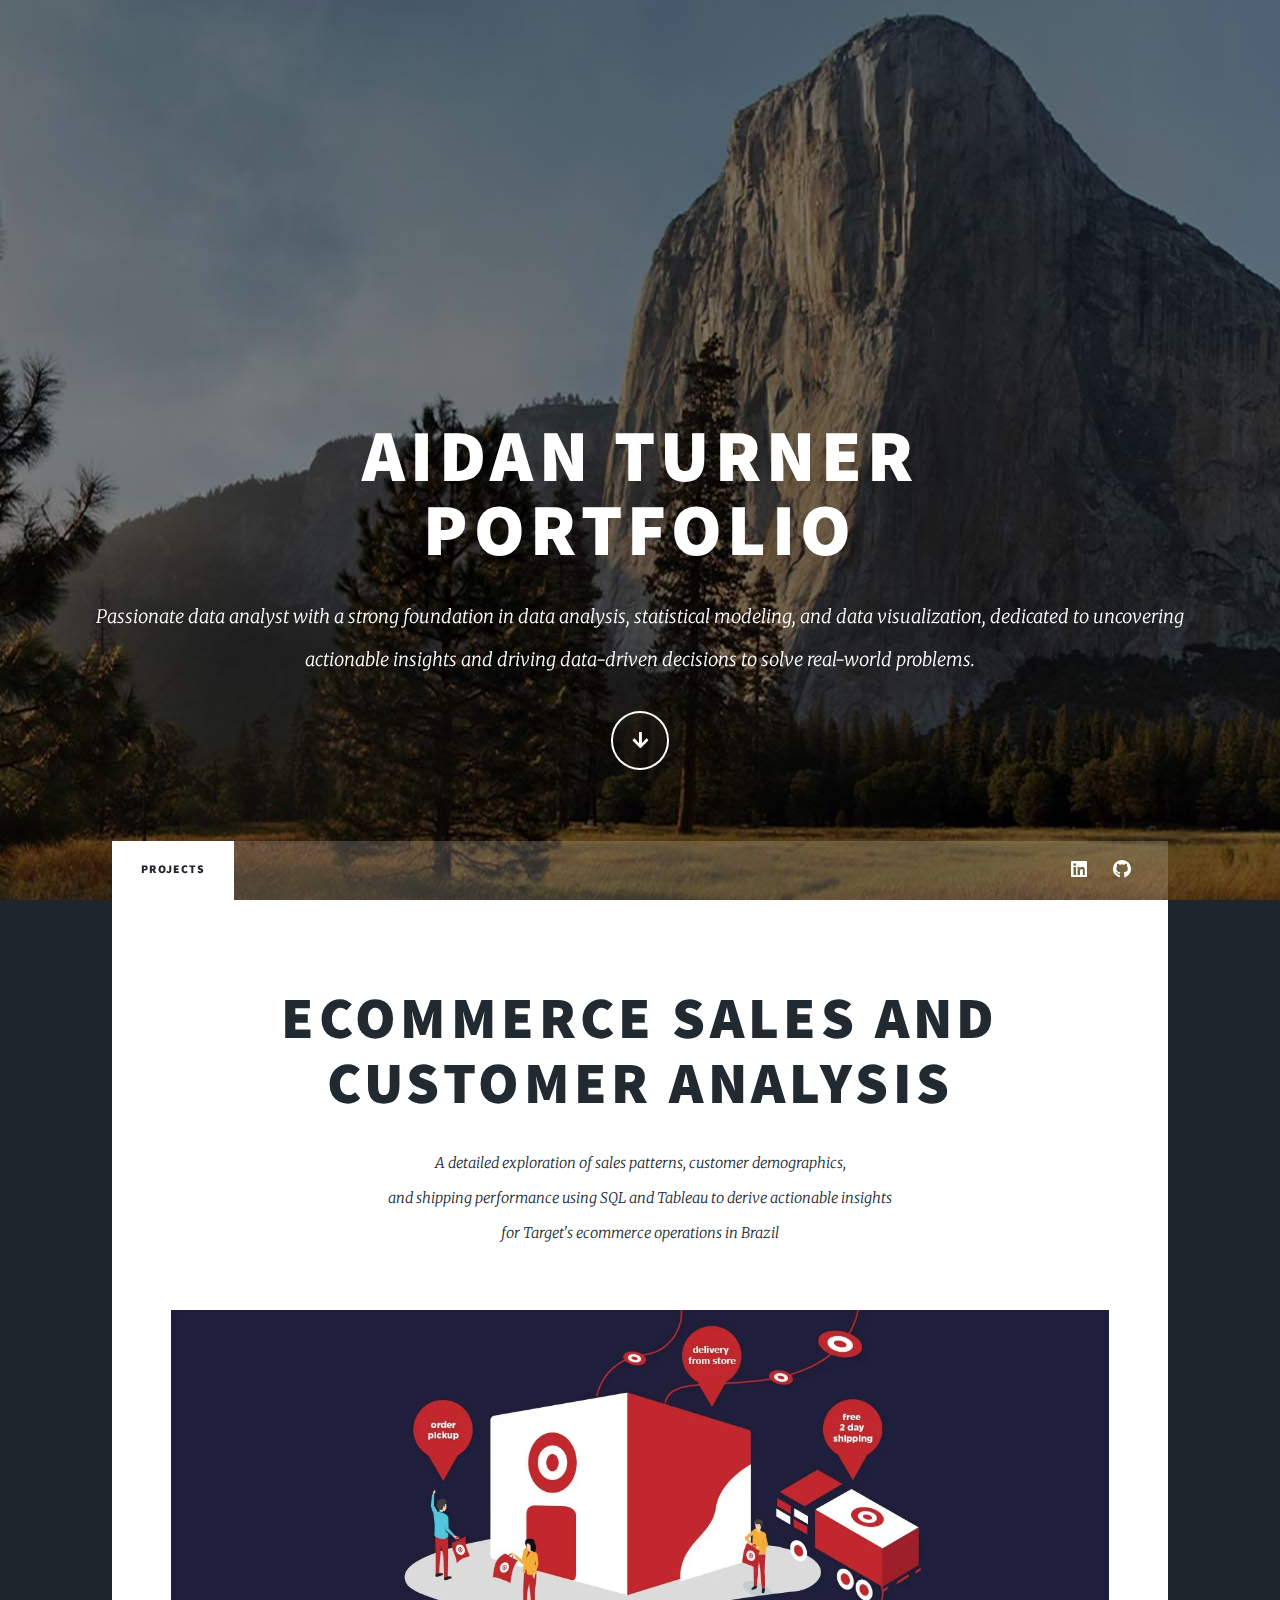
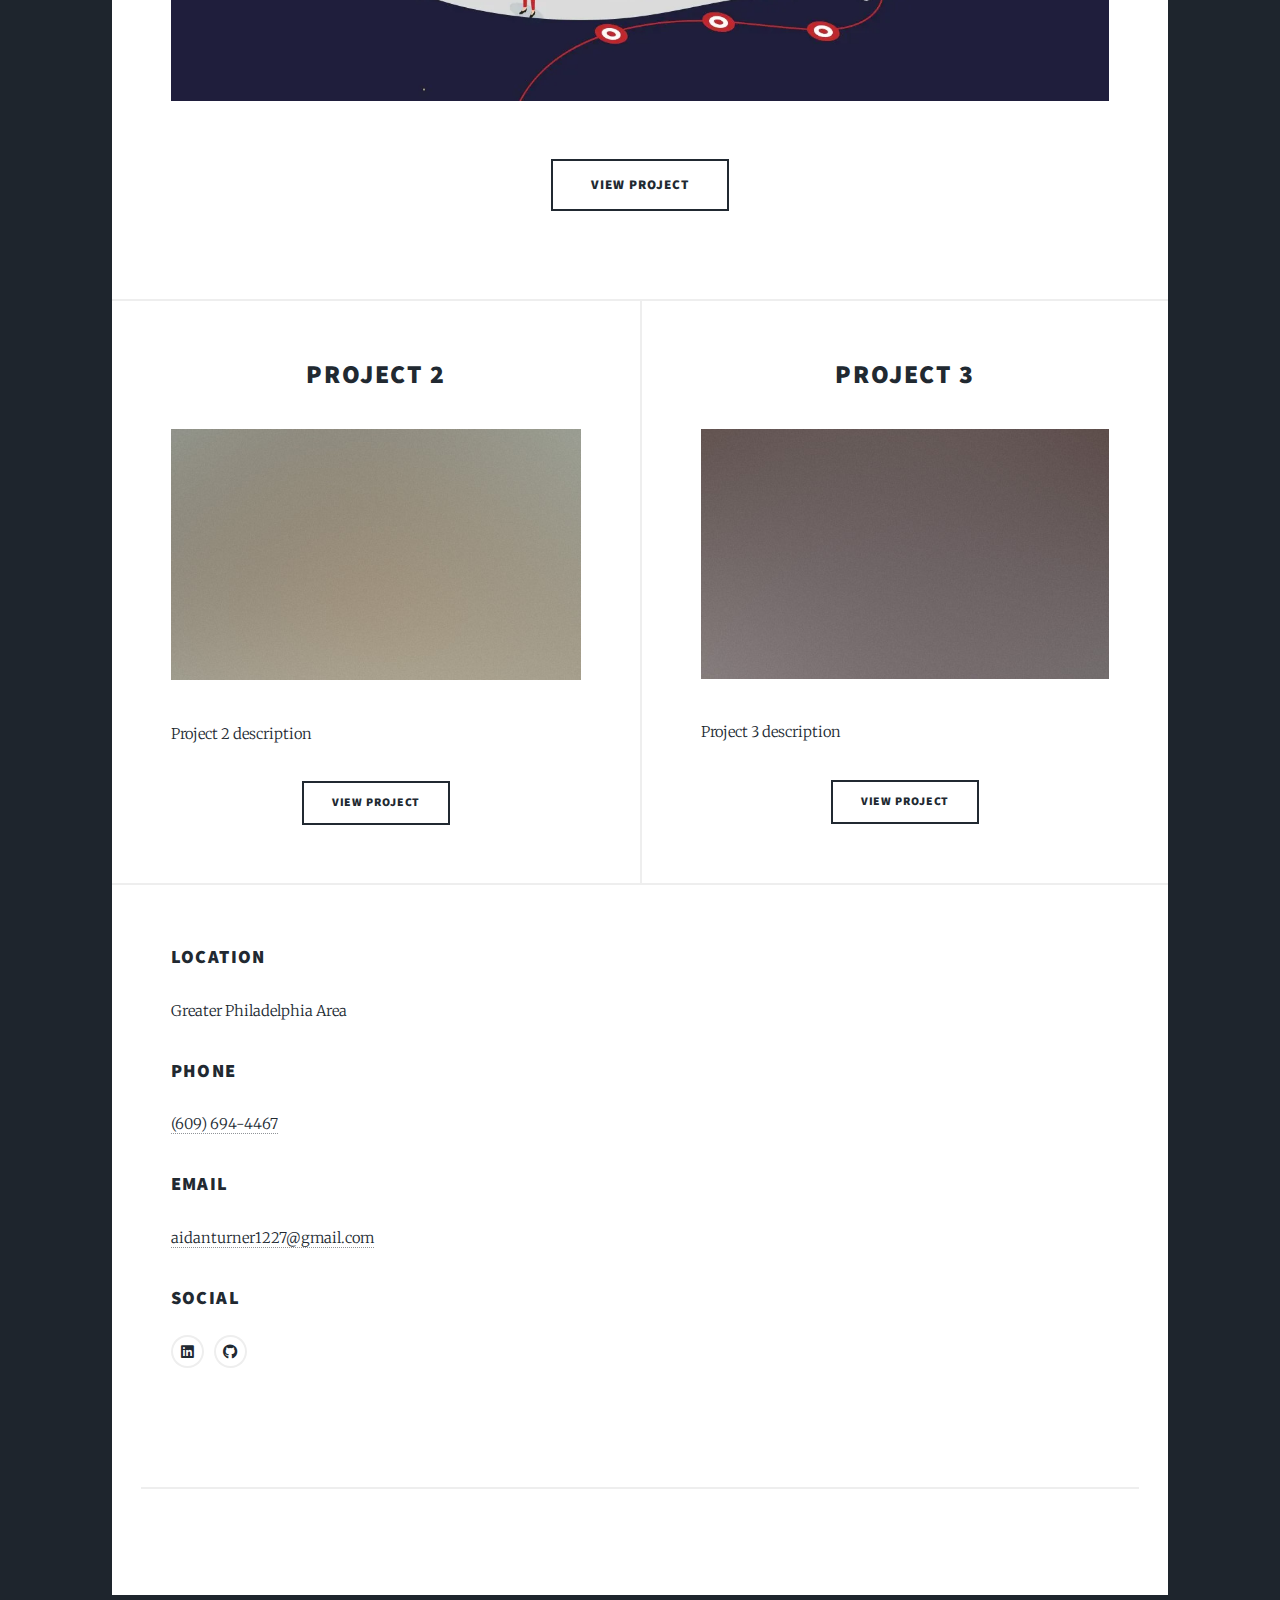
==== index.html @ 248bd2a7 "Add new files" ====
<!DOCTYPE HTML>
<!--
	Massively by HTML5 UP
	html5up.net | @ajlkn
	Free for personal and commercial use under the CCA 3.0 license (html5up.net/license)
-->
<html>
	<head>
		<title>Aidan Turner Portfolio</title>
		<meta charset="utf-8" />
		<meta name="viewport" content="width=device-width, initial-scale=1, user-scalable=no" />
		<link rel="stylesheet" href="assets/css/main.css" />
		<noscript><link rel="stylesheet" href="assets/css/noscript.css" /></noscript>
	</head>
	<body class="is-preload">

		<!-- Wrapper -->
			<div id="wrapper" class="fade-in">

				<!-- Intro -->
					<div id="intro">
						<h1>Aidan Turner<br />
						Portfolio</h1>
						<p>Passionate data analyst with a strong foundation in data analysis, statistical modeling, and data visualization, dedicated to uncovering actionable insights and driving data-driven decisions to solve real-world problems.
						<ul class="actions">
							<li><a href="#header" class="button icon solid solo fa-arrow-down scrolly">Continue</a></li>
						</ul>
					</div>

				<!-- Header -->
					<header id="header">
						<a href="index.html" class="logo">Aidan Turner</a>
					</header>

				<!-- Nav -->
					<nav id="nav">
						<ul class="links">
							<li class="active"><a href="index.html">Projects</a></li>
						</ul>
						<ul class="icons">
							<li><a href="https://www.linkedin.com/in/aidan-turner-947488216/" class="icon brands alt fa-linkedin"><span class="label">LinkedIn</span></a></li>
							<li><a href="https://github.com/aidan-1227" class="icon brands alt fa-github"><span class="label">GitHub</span></a></li>
						</ul>
					</nav>

				<!-- Main -->
					<div id="main">

						<!-- Featured Post -->
							<article class="post featured">
								<header class="major">
									<h2><a href="#">Ecommerce Sales and Customer Analysis<br />
									</a></h2>
									<p>A detailed exploration of sales patterns, customer demographics, <br />
										and shipping performance using SQL and Tableau to derive actionable insights <br />
										for Target's ecommerce operations in Brazil</p>
								</header>
								<a href="#" class="image main"><img src="images/target-delivery.jpg" alt="" /></a>
								<ul class="actions special">
									<li><a href="#" class="button large">View Project</a></li>
								</ul>
							</article>

						<!-- Posts -->
							<section class="posts">
								<article>
									<header>
										<h2><a href="#">Project 2</a></h2>
									</header>
									<a href="#" class="image fit"><img src="images/pic02.jpg" alt="" /></a>
									<p>Project 2 description</p>
									<ul class="actions special">
										<li><a href="#" class="button">View Project</a></li>
									</ul>
								</article>
								<article>
									<header>
										<h2><a href="#">Project 3</h2>
									</header>
									<a href="#" class="image fit"><img src="images/pic03.jpg" alt="" /></a>
									<p>Project 3 description</p>
									<ul class="actions special">
										<li><a href="#" class="button">View Project</a></li>
									</ul>
								</article>
							</section>

				<!-- Footer -->
						<section class="split contact">
							<section class="alt">
								<h3>Location</h3>
								<p>Greater Philadelphia Area</p>
							</section>
							<section>
								<h3>Phone</h3>
								<p><a href="#">(609) 694-4467</a></p>
							</section>
							<section>
								<h3>Email</h3>
								<p><a href="#">aidanturner1227@gmail.com</a></p>
							</section>
							<section>
								<h3>Social</h3>
								<ul class="icons alt">
									<li><a href="https://www.linkedin.com/in/aidan-turner-947488216/" class="icon brands alt fa-linkedin"><span class="label">LinkedIn</span></a></li>
									<li><a href="https://github.com/aidan-1227" class="icon brands alt fa-github"><span class="label">GitHub</span></a></li>
								</ul>
							</section>
						</section>
					</footer>

				<!-- Copyright -->
					<div id="copyright">
						<ul><li>&copy; Untitled</li><li>Design: <a href="https://html5up.net">HTML5 UP</a></li></ul>
					</div>

			</div>

		<!-- Scripts -->
			<script src="assets/js/jquery.min.js"></script>
			<script src="assets/js/jquery.scrollex.min.js"></script>
			<script src="assets/js/jquery.scrolly.min.js"></script>
			<script src="assets/js/browser.min.js"></script>
			<script src="assets/js/breakpoints.min.js"></script>
			<script src="assets/js/util.js"></script>
			<script src="assets/js/main.js"></script>

	</body>
</html>
---- assets/css/main.css ----
@import url(fontawesome-all.min.css);
@import url("https://fonts.googleapis.com/css?family=Merriweather:300,700,300italic,700italic|Source+Sans+Pro:900");

/*
	Massively by HTML5 UP
	html5up.net | @ajlkn
	Free for personal and commercial use under the CCA 3.0 license (html5up.net/license)
*/

html, body, div, span, applet, object,
iframe, h1, h2, h3, h4, h5, h6, p, blockquote,
pre, a, abbr, acronym, address, big, cite,
code, del, dfn, em, img, ins, kbd, q, s, samp,
small, strike, strong, sub, sup, tt, var, b,
u, i, center, dl, dt, dd, ol, ul, li, fieldset,
form, label, legend, table, caption, tbody,
tfoot, thead, tr, th, td, article, aside,
canvas, details, embed, figure, figcaption,
footer, header, hgroup, menu, nav, output, ruby,
section, summary, time, mark, audio, video {
	margin: 0;
	padding: 0;
	border: 0;
	font-size: 100%;
	font: inherit;
	vertical-align: baseline;}

article, aside, details, figcaption, figure,
footer, header, hgroup, menu, nav, section {
	display: block;}

body {
	line-height: 1;
}

ol, ul {
	list-style: none;
}

blockquote, q {
	quotes: none;
}

	blockquote:before, blockquote:after, q:before, q:after {
		content: '';
		content: none;
	}

table {
	border-collapse: collapse;
	border-spacing: 0;
}

body {
	-webkit-text-size-adjust: none;
}

mark {
	background-color: transparent;
	color: inherit;
}

input::-moz-focus-inner {
	border: 0;
	padding: 0;
}

input, select, textarea {
	-moz-appearance: none;
	-webkit-appearance: none;
	-ms-appearance: none;
	appearance: none;
}

/* Basic */

	@-ms-viewport {
		width: device-width;
	}

	body {
		-ms-overflow-style: scrollbar;
	}

	@media screen and (max-width: 480px) {

		html, body {
			min-width: 320px;
		}

	}

	html {
		box-sizing: border-box;
	}

	*, *:before, *:after {
		box-sizing: inherit;
	}

	body {
		background-color: #1e252d;
	}

		body.is-preload *, body.is-preload *:before, body.is-preload *:after {
			-moz-animation: none !important;
			-webkit-animation: none !important;
			-ms-animation: none !important;
			animation: none !important;
			-moz-transition: none !important;
			-webkit-transition: none !important;
			-ms-transition: none !important;
			transition: none !important;
		}

/* Type */

	html {
		font-size: 16pt;
	}

		@media screen and (max-width: 1680px) {

			html {
				font-size: 12pt;
			}

		}

		@media screen and (max-width: 1280px) {

			html {
				font-size: 11pt;
			}

		}

		@media screen and (max-width: 360px) {

			html {
				font-size: 10pt;
			}

		}

	body {
		color: #212931;
	}

	body, input, select, textarea {
		font-family: "Merriweather", Georgia, serif;
		font-weight: 300;
		font-size: 1rem;
		line-height: 2.375;
	}

	a {
		-moz-transition: color 0.2s ease-in-out, background-color 0.2s ease-in-out, border-color 0.2s ease-in-out, box-shadow 0.2s ease-in-out;
		-webkit-transition: color 0.2s ease-in-out, background-color 0.2s ease-in-out, border-color 0.2s ease-in-out, box-shadow 0.2s ease-in-out;
		-ms-transition: color 0.2s ease-in-out, background-color 0.2s ease-in-out, border-color 0.2s ease-in-out, box-shadow 0.2s ease-in-out;
		transition: color 0.2s ease-in-out, background-color 0.2s ease-in-out, border-color 0.2s ease-in-out, box-shadow 0.2s ease-in-out;
		border-bottom: dotted 1px;
		text-decoration: none;
	}

		a:hover {
			border-bottom-color: transparent;
		}

	strong, b {
		font-weight: 600;
	}

	em, i {
		font-style: italic;
	}

	p {
		text-align: justify;
		margin: 0 0 2rem 0;
	}

	h1, h2, h3, h4, h5, h6 {
		font-family: "Source Sans Pro", Helvetica, sans-serif;
		font-weight: 900;
		line-height: 1.5;
		letter-spacing: 0.075em;
		text-transform: uppercase;
		margin: 0 0 1rem 0;
	}

		h1 a, h2 a, h3 a, h4 a, h5 a, h6 a {
			border-bottom: 0;
			color: inherit;
			text-decoration: none;
		}

	h1 {
		font-size: 4rem;
		line-height: 1.1;
		margin: 0 0 2rem 0;
	}

	h2 {
		font-size: 1.75rem;
		line-height: 1.3;
		margin: 0 0 1.5rem 0;
	}

	h3 {
		font-size: 1.25rem;
		margin: 0 0 1.5rem 0;
	}

	h4 {
		font-size: 1rem;
	}

	h5 {
		font-size: 0.9rem;
	}

	h6 {
		font-size: 0.8rem;
	}

	sub {
		font-size: 0.8rem;
		position: relative;
		top: 0.5rem;
	}

	sup {
		font-size: 0.8rem;
		position: relative;
		top: -0.5rem;
	}

	blockquote {
		border-left: solid 4px;
		font-style: italic;
		margin: 0 0 2rem 0;
		padding: 0.5rem 0 0.5rem 2rem;
	}

	code {
		border: solid 2px;
		font-family: "Courier New", monospace;
		font-size: 0.9rem;
		margin: 0 0.25rem;
		padding: 0.25rem 0.65rem;
	}

	pre {
		-webkit-overflow-scrolling: touch;
		font-family: "Courier New", monospace;
		font-size: 0.9rem;
		margin: 0 0 2rem 0;
	}

		pre code {
			display: block;
			line-height: 1.75;
			padding: 1rem 1.5rem;
			overflow-x: auto;
		}

	hr {
		border: 0;
		border-bottom: solid 2px;
		margin: 3rem 0;
	}

		hr.major {
			margin: 5rem 0;
		}

	.align-left {
		text-align: left;
	}

	.align-center {
		text-align: center;
	}

	.align-right {
		text-align: right;
	}

	input, select, textarea {
		color: #212931;
	}

	a {
		color: #212931;
		border-bottom-color: rgba(33, 41, 49, 0.5);
	}

		a:hover {
			border-bottom-color: transparent;
			color: #18bfef !important;
		}

	strong, b {
		color: #212931;
	}

	h1, h2, h3, h4, h5, h6 {
		color: #212931;
	}

	blockquote {
		border-left-color: #eeeeee;
	}

	code {
		background: rgba(220, 220, 220, 0.25);
		border-color: #eeeeee;
	}

	hr {
		border-bottom-color: #eeeeee;
	}

/* Row */

	.row {
		display: flex;
		flex-wrap: wrap;
		box-sizing: border-box;
		align-items: stretch;
	}

		.row > * {
			box-sizing: border-box;
		}

		.row.gtr-uniform > * > :last-child {
			margin-bottom: 0;
		}

		.row.aln-left {
			justify-content: flex-start;
		}

		.row.aln-center {
			justify-content: center;
		}

		.row.aln-right {
			justify-content: flex-end;
		}

		.row.aln-top {
			align-items: flex-start;
		}

		.row.aln-middle {
			align-items: center;
		}

		.row.aln-bottom {
			align-items: flex-end;
		}

		.row > .imp {
			order: -1;
		}

		.row > .col-1 {
			width: 8.33333%;
		}

		.row > .off-1 {
			margin-left: 8.33333%;
		}

		.row > .col-2 {
			width: 16.66667%;
		}

		.row > .off-2 {
			margin-left: 16.66667%;
		}

		.row > .col-3 {
			width: 25%;
		}

		.row > .off-3 {
			margin-left: 25%;
		}

		.row > .col-4 {
			width: 33.33333%;
		}

		.row > .off-4 {
			margin-left: 33.33333%;
		}

		.row > .col-5 {
			width: 41.66667%;
		}

		.row > .off-5 {
			margin-left: 41.66667%;
		}

		.row > .col-6 {
			width: 50%;
		}

		.row > .off-6 {
			margin-left: 50%;
		}

		.row > .col-7 {
			width: 58.33333%;
		}

		.row > .off-7 {
			margin-left: 58.33333%;
		}

		.row > .col-8 {
			width: 66.66667%;
		}

		.row > .off-8 {
			margin-left: 66.66667%;
		}

		.row > .col-9 {
			width: 75%;
		}

		.row > .off-9 {
			margin-left: 75%;
		}

		.row > .col-10 {
			width: 83.33333%;
		}

		.row > .off-10 {
			margin-left: 83.33333%;
		}

		.row > .col-11 {
			width: 91.66667%;
		}

		.row > .off-11 {
			margin-left: 91.66667%;
		}

		.row > .col-12 {
			width: 100%;
		}

		.row > .off-12 {
			margin-left: 100%;
		}

		.row.gtr-0 {
			margin-top: 0;
			margin-left: 0rem;
		}

			.row.gtr-0 > * {
				padding: 0 0 0 0rem;
			}

			.row.gtr-0.gtr-uniform {
				margin-top: 0rem;
			}

				.row.gtr-0.gtr-uniform > * {
					padding-top: 0rem;
				}

		.row.gtr-25 {
			margin-top: 0;
			margin-left: -0.375rem;
		}

			.row.gtr-25 > * {
				padding: 0 0 0 0.375rem;
			}

			.row.gtr-25.gtr-uniform {
				margin-top: -0.375rem;
			}

				.row.gtr-25.gtr-uniform > * {
					padding-top: 0.375rem;
				}

		.row.gtr-50 {
			margin-top: 0;
			margin-left: -0.75rem;
		}

			.row.gtr-50 > * {
				padding: 0 0 0 0.75rem;
			}

			.row.gtr-50.gtr-uniform {
				margin-top: -0.75rem;
			}

				.row.gtr-50.gtr-uniform > * {
					padding-top: 0.75rem;
				}

		.row {
			margin-top: 0;
			margin-left: -1.5rem;
		}

			.row > * {
				padding: 0 0 0 1.5rem;
			}

			.row.gtr-uniform {
				margin-top: -1.5rem;
			}

				.row.gtr-uniform > * {
					padding-top: 1.5rem;
				}

		.row.gtr-150 {
			margin-top: 0;
			margin-left: -2.25rem;
		}

			.row.gtr-150 > * {
				padding: 0 0 0 2.25rem;
			}

			.row.gtr-150.gtr-uniform {
				margin-top: -2.25rem;
			}

				.row.gtr-150.gtr-uniform > * {
					padding-top: 2.25rem;
				}

		.row.gtr-200 {
			margin-top: 0;
			margin-left: -3rem;
		}

			.row.gtr-200 > * {
				padding: 0 0 0 3rem;
			}

			.row.gtr-200.gtr-uniform {
				margin-top: -3rem;
			}

				.row.gtr-200.gtr-uniform > * {
					padding-top: 3rem;
				}

		@media screen and (max-width: 1680px) {

			.row {
				display: flex;
				flex-wrap: wrap;
				box-sizing: border-box;
				align-items: stretch;
			}

				.row > * {
					box-sizing: border-box;
				}

				.row.gtr-uniform > * > :last-child {
					margin-bottom: 0;
				}

				.row.aln-left {
					justify-content: flex-start;
				}

				.row.aln-center {
					justify-content: center;
				}

				.row.aln-right {
					justify-content: flex-end;
				}

				.row.aln-top {
					align-items: flex-start;
				}

				.row.aln-middle {
					align-items: center;
				}

				.row.aln-bottom {
					align-items: flex-end;
				}

				.row > .imp-xlarge {
					order: -1;
				}

				.row > .col-1-xlarge {
					width: 8.33333%;
				}

				.row > .off-1-xlarge {
					margin-left: 8.33333%;
				}

				.row > .col-2-xlarge {
					width: 16.66667%;
				}

				.row > .off-2-xlarge {
					margin-left: 16.66667%;
				}

				.row > .col-3-xlarge {
					width: 25%;
				}

				.row > .off-3-xlarge {
					margin-left: 25%;
				}

				.row > .col-4-xlarge {
					width: 33.33333%;
				}

				.row > .off-4-xlarge {
					margin-left: 33.33333%;
				}

				.row > .col-5-xlarge {
					width: 41.66667%;
				}

				.row > .off-5-xlarge {
					margin-left: 41.66667%;
				}

				.row > .col-6-xlarge {
					width: 50%;
				}

				.row > .off-6-xlarge {
					margin-left: 50%;
				}

				.row > .col-7-xlarge {
					width: 58.33333%;
				}

				.row > .off-7-xlarge {
					margin-left: 58.33333%;
				}

				.row > .col-8-xlarge {
					width: 66.66667%;
				}

				.row > .off-8-xlarge {
					margin-left: 66.66667%;
				}

				.row > .col-9-xlarge {
					width: 75%;
				}

				.row > .off-9-xlarge {
					margin-left: 75%;
				}

				.row > .col-10-xlarge {
					width: 83.33333%;
				}

				.row > .off-10-xlarge {
					margin-left: 83.33333%;
				}

				.row > .col-11-xlarge {
					width: 91.66667%;
				}

				.row > .off-11-xlarge {
					margin-left: 91.66667%;
				}

				.row > .col-12-xlarge {
					width: 100%;
				}

				.row > .off-12-xlarge {
					margin-left: 100%;
				}

				.row.gtr-0 {
					margin-top: 0;
					margin-left: 0rem;
				}

					.row.gtr-0 > * {
						padding: 0 0 0 0rem;
					}

					.row.gtr-0.gtr-uniform {
						margin-top: 0rem;
					}

						.row.gtr-0.gtr-uniform > * {
							padding-top: 0rem;
						}

				.row.gtr-25 {
					margin-top: 0;
					margin-left: -0.375rem;
				}

					.row.gtr-25 > * {
						padding: 0 0 0 0.375rem;
					}

					.row.gtr-25.gtr-uniform {
						margin-top: -0.375rem;
					}

						.row.gtr-25.gtr-uniform > * {
							padding-top: 0.375rem;
						}

				.row.gtr-50 {
					margin-top: 0;
					margin-left: -0.75rem;
				}

					.row.gtr-50 > * {
						padding: 0 0 0 0.75rem;
					}

					.row.gtr-50.gtr-uniform {
						margin-top: -0.75rem;
					}

						.row.gtr-50.gtr-uniform > * {
							padding-top: 0.75rem;
						}

				.row {
					margin-top: 0;
					margin-left: -1.5rem;
				}

					.row > * {
						padding: 0 0 0 1.5rem;
					}

					.row.gtr-uniform {
						margin-top: -1.5rem;
					}

						.row.gtr-uniform > * {
							padding-top: 1.5rem;
						}

				.row.gtr-150 {
					margin-top: 0;
					margin-left: -2.25rem;
				}

					.row.gtr-150 > * {
						padding: 0 0 0 2.25rem;
					}

					.row.gtr-150.gtr-uniform {
						margin-top: -2.25rem;
					}

						.row.gtr-150.gtr-uniform > * {
							padding-top: 2.25rem;
						}

				.row.gtr-200 {
					margin-top: 0;
					margin-left: -3rem;
				}

					.row.gtr-200 > * {
						padding: 0 0 0 3rem;
					}

					.row.gtr-200.gtr-uniform {
						margin-top: -3rem;
					}

						.row.gtr-200.gtr-uniform > * {
							padding-top: 3rem;
						}

		}

		@media screen and (max-width: 1280px) {

			.row {
				display: flex;
				flex-wrap: wrap;
				box-sizing: border-box;
				align-items: stretch;
			}

				.row > * {
					box-sizing: border-box;
				}

				.row.gtr-uniform > * > :last-child {
					margin-bottom: 0;
				}

				.row.aln-left {
					justify-content: flex-start;
				}

				.row.aln-center {
					justify-content: center;
				}

				.row.aln-right {
					justify-content: flex-end;
				}

				.row.aln-top {
					align-items: flex-start;
				}

				.row.aln-middle {
					align-items: center;
				}

				.row.aln-bottom {
					align-items: flex-end;
				}

				.row > .imp-large {
					order: -1;
				}

				.row > .col-1-large {
					width: 8.33333%;
				}

				.row > .off-1-large {
					margin-left: 8.33333%;
				}

				.row > .col-2-large {
					width: 16.66667%;
				}

				.row > .off-2-large {
					margin-left: 16.66667%;
				}

				.row > .col-3-large {
					width: 25%;
				}

				.row > .off-3-large {
					margin-left: 25%;
				}

				.row > .col-4-large {
					width: 33.33333%;
				}

				.row > .off-4-large {
					margin-left: 33.33333%;
				}

				.row > .col-5-large {
					width: 41.66667%;
				}

				.row > .off-5-large {
					margin-left: 41.66667%;
				}

				.row > .col-6-large {
					width: 50%;
				}

				.row > .off-6-large {
					margin-left: 50%;
				}

				.row > .col-7-large {
					width: 58.33333%;
				}

				.row > .off-7-large {
					margin-left: 58.33333%;
				}

				.row > .col-8-large {
					width: 66.66667%;
				}

				.row > .off-8-large {
					margin-left: 66.66667%;
				}

				.row > .col-9-large {
					width: 75%;
				}

				.row > .off-9-large {
					margin-left: 75%;
				}

				.row > .col-10-large {
					width: 83.33333%;
				}

				.row > .off-10-large {
					margin-left: 83.33333%;
				}

				.row > .col-11-large {
					width: 91.66667%;
				}

				.row > .off-11-large {
					margin-left: 91.66667%;
				}

				.row > .col-12-large {
					width: 100%;
				}

				.row > .off-12-large {
					margin-left: 100%;
				}

				.row.gtr-0 {
					margin-top: 0;
					margin-left: 0rem;
				}

					.row.gtr-0 > * {
						padding: 0 0 0 0rem;
					}

					.row.gtr-0.gtr-uniform {
						margin-top: 0rem;
					}

						.row.gtr-0.gtr-uniform > * {
							padding-top: 0rem;
						}

				.row.gtr-25 {
					margin-top: 0;
					margin-left: -0.375rem;
				}

					.row.gtr-25 > * {
						padding: 0 0 0 0.375rem;
					}

					.row.gtr-25.gtr-uniform {
						margin-top: -0.375rem;
					}

						.row.gtr-25.gtr-uniform > * {
							padding-top: 0.375rem;
						}

				.row.gtr-50 {
					margin-top: 0;
					margin-left: -0.75rem;
				}

					.row.gtr-50 > * {
						padding: 0 0 0 0.75rem;
					}

					.row.gtr-50.gtr-uniform {
						margin-top: -0.75rem;
					}

						.row.gtr-50.gtr-uniform > * {
							padding-top: 0.75rem;
						}

				.row {
					margin-top: 0;
					margin-left: -1.5rem;
				}

					.row > * {
						padding: 0 0 0 1.5rem;
					}

					.row.gtr-uniform {
						margin-top: -1.5rem;
					}

						.row.gtr-uniform > * {
							padding-top: 1.5rem;
						}

				.row.gtr-150 {
					margin-top: 0;
					margin-left: -2.25rem;
				}

					.row.gtr-150 > * {
						padding: 0 0 0 2.25rem;
					}

					.row.gtr-150.gtr-uniform {
						margin-top: -2.25rem;
					}

						.row.gtr-150.gtr-uniform > * {
							padding-top: 2.25rem;
						}

				.row.gtr-200 {
					margin-top: 0;
					margin-left: -3rem;
				}

					.row.gtr-200 > * {
						padding: 0 0 0 3rem;
					}

					.row.gtr-200.gtr-uniform {
						margin-top: -3rem;
					}

						.row.gtr-200.gtr-uniform > * {
							padding-top: 3rem;
						}

		}

		@media screen and (max-width: 980px) {

			.row {
				display: flex;
				flex-wrap: wrap;
				box-sizing: border-box;
				align-items: stretch;
			}

				.row > * {
					box-sizing: border-box;
				}

				.row.gtr-uniform > * > :last-child {
					margin-bottom: 0;
				}

				.row.aln-left {
					justify-content: flex-start;
				}

				.row.aln-center {
					justify-content: center;
				}

				.row.aln-right {
					justify-content: flex-end;
				}

				.row.aln-top {
					align-items: flex-start;
				}

				.row.aln-middle {
					align-items: center;
				}

				.row.aln-bottom {
					align-items: flex-end;
				}

				.row > .imp-medium {
					order: -1;
				}

				.row > .col-1-medium {
					width: 8.33333%;
				}

				.row > .off-1-medium {
					margin-left: 8.33333%;
				}

				.row > .col-2-medium {
					width: 16.66667%;
				}

				.row > .off-2-medium {
					margin-left: 16.66667%;
				}

				.row > .col-3-medium {
					width: 25%;
				}

				.row > .off-3-medium {
					margin-left: 25%;
				}

				.row > .col-4-medium {
					width: 33.33333%;
				}

				.row > .off-4-medium {
					margin-left: 33.33333%;
				}

				.row > .col-5-medium {
					width: 41.66667%;
				}

				.row > .off-5-medium {
					margin-left: 41.66667%;
				}

				.row > .col-6-medium {
					width: 50%;
				}

				.row > .off-6-medium {
					margin-left: 50%;
				}

				.row > .col-7-medium {
					width: 58.33333%;
				}

				.row > .off-7-medium {
					margin-left: 58.33333%;
				}

				.row > .col-8-medium {
					width: 66.66667%;
				}

				.row > .off-8-medium {
					margin-left: 66.66667%;
				}

				.row > .col-9-medium {
					width: 75%;
				}

				.row > .off-9-medium {
					margin-left: 75%;
				}

				.row > .col-10-medium {
					width: 83.33333%;
				}

				.row > .off-10-medium {
					margin-left: 83.33333%;
				}

				.row > .col-11-medium {
					width: 91.66667%;
				}

				.row > .off-11-medium {
					margin-left: 91.66667%;
				}

				.row > .col-12-medium {
					width: 100%;
				}

				.row > .off-12-medium {
					margin-left: 100%;
				}

				.row.gtr-0 {
					margin-top: 0;
					margin-left: 0rem;
				}

					.row.gtr-0 > * {
						padding: 0 0 0 0rem;
					}

					.row.gtr-0.gtr-uniform {
						margin-top: 0rem;
					}

						.row.gtr-0.gtr-uniform > * {
							padding-top: 0rem;
						}

				.row.gtr-25 {
					margin-top: 0;
					margin-left: -0.375rem;
				}

					.row.gtr-25 > * {
						padding: 0 0 0 0.375rem;
					}

					.row.gtr-25.gtr-uniform {
						margin-top: -0.375rem;
					}

						.row.gtr-25.gtr-uniform > * {
							padding-top: 0.375rem;
						}

				.row.gtr-50 {
					margin-top: 0;
					margin-left: -0.75rem;
				}

					.row.gtr-50 > * {
						padding: 0 0 0 0.75rem;
					}

					.row.gtr-50.gtr-uniform {
						margin-top: -0.75rem;
					}

						.row.gtr-50.gtr-uniform > * {
							padding-top: 0.75rem;
						}

				.row {
					margin-top: 0;
					margin-left: -1.5rem;
				}

					.row > * {
						padding: 0 0 0 1.5rem;
					}

					.row.gtr-uniform {
						margin-top: -1.5rem;
					}

						.row.gtr-uniform > * {
							padding-top: 1.5rem;
						}

				.row.gtr-150 {
					margin-top: 0;
					margin-left: -2.25rem;
				}

					.row.gtr-150 > * {
						padding: 0 0 0 2.25rem;
					}

					.row.gtr-150.gtr-uniform {
						margin-top: -2.25rem;
					}

						.row.gtr-150.gtr-uniform > * {
							padding-top: 2.25rem;
						}

				.row.gtr-200 {
					margin-top: 0;
					margin-left: -3rem;
				}

					.row.gtr-200 > * {
						padding: 0 0 0 3rem;
					}

					.row.gtr-200.gtr-uniform {
						margin-top: -3rem;
					}

						.row.gtr-200.gtr-uniform > * {
							padding-top: 3rem;
						}

		}

		@media screen and (max-width: 736px) {

			.row {
				display: flex;
				flex-wrap: wrap;
				box-sizing: border-box;
				align-items: stretch;
			}

				.row > * {
					box-sizing: border-box;
				}

				.row.gtr-uniform > * > :last-child {
					margin-bottom: 0;
				}

				.row.aln-left {
					justify-content: flex-start;
				}

				.row.aln-center {
					justify-content: center;
				}

				.row.aln-right {
					justify-content: flex-end;
				}

				.row.aln-top {
					align-items: flex-start;
				}

				.row.aln-middle {
					align-items: center;
				}

				.row.aln-bottom {
					align-items: flex-end;
				}

				.row > .imp-small {
					order: -1;
				}

				.row > .col-1-small {
					width: 8.33333%;
				}

				.row > .off-1-small {
					margin-left: 8.33333%;
				}

				.row > .col-2-small {
					width: 16.66667%;
				}

				.row > .off-2-small {
					margin-left: 16.66667%;
				}

				.row > .col-3-small {
					width: 25%;
				}

				.row > .off-3-small {
					margin-left: 25%;
				}

				.row > .col-4-small {
					width: 33.33333%;
				}

				.row > .off-4-small {
					margin-left: 33.33333%;
				}

				.row > .col-5-small {
					width: 41.66667%;
				}

				.row > .off-5-small {
					margin-left: 41.66667%;
				}

				.row > .col-6-small {
					width: 50%;
				}

				.row > .off-6-small {
					margin-left: 50%;
				}

				.row > .col-7-small {
					width: 58.33333%;
				}

				.row > .off-7-small {
					margin-left: 58.33333%;
				}

				.row > .col-8-small {
					width: 66.66667%;
				}

				.row > .off-8-small {
					margin-left: 66.66667%;
				}

				.row > .col-9-small {
					width: 75%;
				}

				.row > .off-9-small {
					margin-left: 75%;
				}

				.row > .col-10-small {
					width: 83.33333%;
				}

				.row > .off-10-small {
					margin-left: 83.33333%;
				}

				.row > .col-11-small {
					width: 91.66667%;
				}

				.row > .off-11-small {
					margin-left: 91.66667%;
				}

				.row > .col-12-small {
					width: 100%;
				}

				.row > .off-12-small {
					margin-left: 100%;
				}

				.row.gtr-0 {
					margin-top: 0;
					margin-left: 0rem;
				}

					.row.gtr-0 > * {
						padding: 0 0 0 0rem;
					}

					.row.gtr-0.gtr-uniform {
						margin-top: 0rem;
					}

						.row.gtr-0.gtr-uniform > * {
							padding-top: 0rem;
						}

				.row.gtr-25 {
					margin-top: 0;
					margin-left: -0.375rem;
				}

					.row.gtr-25 > * {
						padding: 0 0 0 0.375rem;
					}

					.row.gtr-25.gtr-uniform {
						margin-top: -0.375rem;
					}

						.row.gtr-25.gtr-uniform > * {
							padding-top: 0.375rem;
						}

				.row.gtr-50 {
					margin-top: 0;
					margin-left: -0.75rem;
				}

					.row.gtr-50 > * {
						padding: 0 0 0 0.75rem;
					}

					.row.gtr-50.gtr-uniform {
						margin-top: -0.75rem;
					}

						.row.gtr-50.gtr-uniform > * {
							padding-top: 0.75rem;
						}

				.row {
					margin-top: 0;
					margin-left: -1.5rem;
				}

					.row > * {
						padding: 0 0 0 1.5rem;
					}

					.row.gtr-uniform {
						margin-top: -1.5rem;
					}

						.row.gtr-uniform > * {
							padding-top: 1.5rem;
						}

				.row.gtr-150 {
					margin-top: 0;
					margin-left: -2.25rem;
				}

					.row.gtr-150 > * {
						padding: 0 0 0 2.25rem;
					}

					.row.gtr-150.gtr-uniform {
						margin-top: -2.25rem;
					}

						.row.gtr-150.gtr-uniform > * {
							padding-top: 2.25rem;
						}

				.row.gtr-200 {
					margin-top: 0;
					margin-left: -3rem;
				}

					.row.gtr-200 > * {
						padding: 0 0 0 3rem;
					}

					.row.gtr-200.gtr-uniform {
						margin-top: -3rem;
					}

						.row.gtr-200.gtr-uniform > * {
							padding-top: 3rem;
						}

		}

		@media screen and (max-width: 480px) {

			.row {
				display: flex;
				flex-wrap: wrap;
				box-sizing: border-box;
				align-items: stretch;
			}

				.row > * {
					box-sizing: border-box;
				}

				.row.gtr-uniform > * > :last-child {
					margin-bottom: 0;
				}

				.row.aln-left {
					justify-content: flex-start;
				}

				.row.aln-center {
					justify-content: center;
				}

				.row.aln-right {
					justify-content: flex-end;
				}

				.row.aln-top {
					align-items: flex-start;
				}

				.row.aln-middle {
					align-items: center;
				}

				.row.aln-bottom {
					align-items: flex-end;
				}

				.row > .imp-xsmall {
					order: -1;
				}

				.row > .col-1-xsmall {
					width: 8.33333%;
				}

				.row > .off-1-xsmall {
					margin-left: 8.33333%;
				}

				.row > .col-2-xsmall {
					width: 16.66667%;
				}

				.row > .off-2-xsmall {
					margin-left: 16.66667%;
				}

				.row > .col-3-xsmall {
					width: 25%;
				}

				.row > .off-3-xsmall {
					margin-left: 25%;
				}

				.row > .col-4-xsmall {
					width: 33.33333%;
				}

				.row > .off-4-xsmall {
					margin-left: 33.33333%;
				}

				.row > .col-5-xsmall {
					width: 41.66667%;
				}

				.row > .off-5-xsmall {
					margin-left: 41.66667%;
				}

				.row > .col-6-xsmall {
					width: 50%;
				}

				.row > .off-6-xsmall {
					margin-left: 50%;
				}

				.row > .col-7-xsmall {
					width: 58.33333%;
				}

				.row > .off-7-xsmall {
					margin-left: 58.33333%;
				}

				.row > .col-8-xsmall {
					width: 66.66667%;
				}

				.row > .off-8-xsmall {
					margin-left: 66.66667%;
				}

				.row > .col-9-xsmall {
					width: 75%;
				}

				.row > .off-9-xsmall {
					margin-left: 75%;
				}

				.row > .col-10-xsmall {
					width: 83.33333%;
				}

				.row > .off-10-xsmall {
					margin-left: 83.33333%;
				}

				.row > .col-11-xsmall {
					width: 91.66667%;
				}

				.row > .off-11-xsmall {
					margin-left: 91.66667%;
				}

				.row > .col-12-xsmall {
					width: 100%;
				}

				.row > .off-12-xsmall {
					margin-left: 100%;
				}

				.row.gtr-0 {
					margin-top: 0;
					margin-left: 0rem;
				}

					.row.gtr-0 > * {
						padding: 0 0 0 0rem;
					}

					.row.gtr-0.gtr-uniform {
						margin-top: 0rem;
					}

						.row.gtr-0.gtr-uniform > * {
							padding-top: 0rem;
						}

				.row.gtr-25 {
					margin-top: 0;
					margin-left: -0.375rem;
				}

					.row.gtr-25 > * {
						padding: 0 0 0 0.375rem;
					}

					.row.gtr-25.gtr-uniform {
						margin-top: -0.375rem;
					}

						.row.gtr-25.gtr-uniform > * {
							padding-top: 0.375rem;
						}

				.row.gtr-50 {
					margin-top: 0;
					margin-left: -0.75rem;
				}

					.row.gtr-50 > * {
						padding: 0 0 0 0.75rem;
					}

					.row.gtr-50.gtr-uniform {
						margin-top: -0.75rem;
					}

						.row.gtr-50.gtr-uniform > * {
							padding-top: 0.75rem;
						}

				.row {
					margin-top: 0;
					margin-left: -1.5rem;
				}

					.row > * {
						padding: 0 0 0 1.5rem;
					}

					.row.gtr-uniform {
						margin-top: -1.5rem;
					}

						.row.gtr-uniform > * {
							padding-top: 1.5rem;
						}

				.row.gtr-150 {
					margin-top: 0;
					margin-left: -2.25rem;
				}

					.row.gtr-150 > * {
						padding: 0 0 0 2.25rem;
					}

					.row.gtr-150.gtr-uniform {
						margin-top: -2.25rem;
					}

						.row.gtr-150.gtr-uniform > * {
							padding-top: 2.25rem;
						}

				.row.gtr-200 {
					margin-top: 0;
					margin-left: -3rem;
				}

					.row.gtr-200 > * {
						padding: 0 0 0 3rem;
					}

					.row.gtr-200.gtr-uniform {
						margin-top: -3rem;
					}

						.row.gtr-200.gtr-uniform > * {
							padding-top: 3rem;
						}

		}

		@media screen and (max-width: 360px) {

			.row {
				display: flex;
				flex-wrap: wrap;
				box-sizing: border-box;
				align-items: stretch;
			}

				.row > * {
					box-sizing: border-box;
				}

				.row.gtr-uniform > * > :last-child {
					margin-bottom: 0;
				}

				.row.aln-left {
					justify-content: flex-start;
				}

				.row.aln-center {
					justify-content: center;
				}

				.row.aln-right {
					justify-content: flex-end;
				}

				.row.aln-top {
					align-items: flex-start;
				}

				.row.aln-middle {
					align-items: center;
				}

				.row.aln-bottom {
					align-items: flex-end;
				}

				.row > .imp-xxsmall {
					order: -1;
				}

				.row > .col-1-xxsmall {
					width: 8.33333%;
				}

				.row > .off-1-xxsmall {
					margin-left: 8.33333%;
				}

				.row > .col-2-xxsmall {
					width: 16.66667%;
				}

				.row > .off-2-xxsmall {
					margin-left: 16.66667%;
				}

				.row > .col-3-xxsmall {
					width: 25%;
				}

				.row > .off-3-xxsmall {
					margin-left: 25%;
				}

				.row > .col-4-xxsmall {
					width: 33.33333%;
				}

				.row > .off-4-xxsmall {
					margin-left: 33.33333%;
				}

				.row > .col-5-xxsmall {
					width: 41.66667%;
				}

				.row > .off-5-xxsmall {
					margin-left: 41.66667%;
				}

				.row > .col-6-xxsmall {
					width: 50%;
				}

				.row > .off-6-xxsmall {
					margin-left: 50%;
				}

				.row > .col-7-xxsmall {
					width: 58.33333%;
				}

				.row > .off-7-xxsmall {
					margin-left: 58.33333%;
				}

				.row > .col-8-xxsmall {
					width: 66.66667%;
				}

				.row > .off-8-xxsmall {
					margin-left: 66.66667%;
				}

				.row > .col-9-xxsmall {
					width: 75%;
				}

				.row > .off-9-xxsmall {
					margin-left: 75%;
				}

				.row > .col-10-xxsmall {
					width: 83.33333%;
				}

				.row > .off-10-xxsmall {
					margin-left: 83.33333%;
				}

				.row > .col-11-xxsmall {
					width: 91.66667%;
				}

				.row > .off-11-xxsmall {
					margin-left: 91.66667%;
				}

				.row > .col-12-xxsmall {
					width: 100%;
				}

				.row > .off-12-xxsmall {
					margin-left: 100%;
				}

				.row.gtr-0 {
					margin-top: 0;
					margin-left: 0rem;
				}

					.row.gtr-0 > * {
						padding: 0 0 0 0rem;
					}

					.row.gtr-0.gtr-uniform {
						margin-top: 0rem;
					}

						.row.gtr-0.gtr-uniform > * {
							padding-top: 0rem;
						}

				.row.gtr-25 {
					margin-top: 0;
					margin-left: -0.375rem;
				}

					.row.gtr-25 > * {
						padding: 0 0 0 0.375rem;
					}

					.row.gtr-25.gtr-uniform {
						margin-top: -0.375rem;
					}

						.row.gtr-25.gtr-uniform > * {
							padding-top: 0.375rem;
						}

				.row.gtr-50 {
					margin-top: 0;
					margin-left: -0.75rem;
				}

					.row.gtr-50 > * {
						padding: 0 0 0 0.75rem;
					}

					.row.gtr-50.gtr-uniform {
						margin-top: -0.75rem;
					}

						.row.gtr-50.gtr-uniform > * {
							padding-top: 0.75rem;
						}

				.row {
					margin-top: 0;
					margin-left: -1.5rem;
				}

					.row > * {
						padding: 0 0 0 1.5rem;
					}

					.row.gtr-uniform {
						margin-top: -1.5rem;
					}

						.row.gtr-uniform > * {
							padding-top: 1.5rem;
						}

				.row.gtr-150 {
					margin-top: 0;
					margin-left: -2.25rem;
				}

					.row.gtr-150 > * {
						padding: 0 0 0 2.25rem;
					}

					.row.gtr-150.gtr-uniform {
						margin-top: -2.25rem;
					}

						.row.gtr-150.gtr-uniform > * {
							padding-top: 2.25rem;
						}

				.row.gtr-200 {
					margin-top: 0;
					margin-left: -3rem;
				}

					.row.gtr-200 > * {
						padding: 0 0 0 3rem;
					}

					.row.gtr-200.gtr-uniform {
						margin-top: -3rem;
					}

						.row.gtr-200.gtr-uniform > * {
							padding-top: 3rem;
						}

		}

/* Box */

	.box {
		border: solid 2px;
		margin-bottom: 2rem;
		padding: 1.5rem;
	}

		.box > :last-child,
		.box > :last-child > :last-child,
		.box > :last-child > :last-child > :last-child {
			margin-bottom: 0;
		}

		.box.alt {
			border: 0;
			border-radius: 0;
			padding: 0;
		}

	.box {
		border-color: #eeeeee;
	}

/* Button */

	input[type="submit"],
	input[type="reset"],
	input[type="button"],
	button,
	.button {
		-moz-appearance: none;
		-webkit-appearance: none;
		-ms-appearance: none;
		appearance: none;
		-moz-transition: background-color 0.2s ease-in-out, box-shadow 0.2s ease-in-out, color 0.2s ease-in-out;
		-webkit-transition: background-color 0.2s ease-in-out, box-shadow 0.2s ease-in-out, color 0.2s ease-in-out;
		-ms-transition: background-color 0.2s ease-in-out, box-shadow 0.2s ease-in-out, color 0.2s ease-in-out;
		transition: background-color 0.2s ease-in-out, box-shadow 0.2s ease-in-out, color 0.2s ease-in-out;
		border: 0;
		border-radius: 0;
		cursor: pointer;
		display: inline-block;
		font-family: "Source Sans Pro", Helvetica, sans-serif;
		font-size: 0.8rem;
		font-weight: 900;
		letter-spacing: 0.075em;
		height: 3rem;
		line-height: 3rem;
		padding: 0 2rem;
		text-align: center;
		text-decoration: none;
		text-transform: uppercase;
		white-space: nowrap;
	}

		input[type="submit"].icon:before,
		input[type="reset"].icon:before,
		input[type="button"].icon:before,
		button.icon:before,
		.button.icon:before {
			margin-right: 0.5rem;
		}

		input[type="submit"].icon.solo,
		input[type="reset"].icon.solo,
		input[type="button"].icon.solo,
		button.icon.solo,
		.button.icon.solo {
			position: relative;
			width: 4rem;
			height: 4rem;
			line-height: 4rem;
			border-radius: 4rem;
			text-indent: 4rem;
			overflow: hidden;
			padding: 0;
			white-space: nowrap;
		}

			input[type="submit"].icon.solo:before,
			input[type="reset"].icon.solo:before,
			input[type="button"].icon.solo:before,
			button.icon.solo:before,
			.button.icon.solo:before {
				position: absolute;
				display: block;
				top: 0;
				left: 0;
				width: inherit;
				height: inherit;
				line-height: inherit;
				font-size: 1.25rem;
				margin-right: 0;
				text-align: center;
				text-indent: 0;
			}

		input[type="submit"].fit,
		input[type="reset"].fit,
		input[type="button"].fit,
		button.fit,
		.button.fit {
			width: 100%;
		}

		input[type="submit"].small,
		input[type="reset"].small,
		input[type="button"].small,
		button.small,
		.button.small {
			font-size: 0.7rem;
			height: 2.5rem;
			line-height: 2.5rem;
			padding: 0 1.5rem;
		}

		input[type="submit"].large,
		input[type="reset"].large,
		input[type="button"].large,
		button.large,
		.button.large {
			font-size: 0.9rem;
			height: 3.5rem;
			line-height: 3.5rem;
			padding: 0 2.75rem;
		}

		@media screen and (max-width: 980px) {

			input[type="submit"],
			input[type="reset"],
			input[type="button"],
			button,
			.button {
				font-size: 0.9rem;
				height: 3.25rem;
				line-height: 3.25rem;
			}

				input[type="submit"].large,
				input[type="reset"].large,
				input[type="button"].large,
				button.large,
				.button.large {
					font-size: 1rem;
					height: 3.75rem;
					line-height: 3.75rem;
				}

		}

		input[type="submit"].disabled, input[type="submit"]:disabled,
		input[type="reset"].disabled,
		input[type="reset"]:disabled,
		input[type="button"].disabled,
		input[type="button"]:disabled,
		button.disabled,
		button:disabled,
		.button.disabled,
		.button:disabled {
			pointer-events: none;
			opacity: 0.25;
		}

	input[type="submit"],
	input[type="reset"],
	input[type="button"],
	button,
	.button {
		background-color: transparent;
		box-shadow: inset 0 0 0 2px #212931;
		color: #212931 !important;
	}

		input[type="submit"]:hover,
		input[type="reset"]:hover,
		input[type="button"]:hover,
		button:hover,
		.button:hover {
			box-shadow: inset 0 0 0 2px #18bfef;
			color: #18bfef !important;
		}

		input[type="submit"].primary,
		input[type="reset"].primary,
		input[type="button"].primary,
		button.primary,
		.button.primary {
			background-color: #212931;
			box-shadow: none;
			color: #ffffff !important;
		}

			input[type="submit"].primary:hover,
			input[type="reset"].primary:hover,
			input[type="button"].primary:hover,
			button.primary:hover,
			.button.primary:hover {
				background-color: #18bfef;
			}

/* Form */

	form {
		margin: 0 0 2rem 0;
	}

		form > :last-child {
			margin-bottom: 0;
		}

		form > .fields {
			display: -moz-flex;
			display: -webkit-flex;
			display: -ms-flex;
			display: flex;
			-moz-flex-wrap: wrap;
			-webkit-flex-wrap: wrap;
			-ms-flex-wrap: wrap;
			flex-wrap: wrap;
			width: calc(100% + 3rem);
			margin: -1.5rem 0 2rem -1.5rem;
		}

			form > .fields > .field {
				-moz-flex-grow: 0;
				-webkit-flex-grow: 0;
				-ms-flex-grow: 0;
				flex-grow: 0;
				-moz-flex-shrink: 0;
				-webkit-flex-shrink: 0;
				-ms-flex-shrink: 0;
				flex-shrink: 0;
				padding: 1.5rem 0 0 1.5rem;
				width: calc(100% - 1.5rem);
			}

				form > .fields > .field.half {
					width: calc(50% - 0.75rem);
				}

				form > .fields > .field.third {
					width: calc(100%/3 - 0.5rem);
				}

				form > .fields > .field.quarter {
					width: calc(25% - 0.375rem);
				}

		@media screen and (max-width: 480px) {

			form > .fields {
				width: calc(100% + 3rem);
				margin: -1.5rem 0 2rem -1.5rem;
			}

				form > .fields > .field {
					padding: 1.5rem 0 0 1.5rem;
					width: calc(100% - 1.5rem);
				}

					form > .fields > .field.half {
						width: calc(100% - 1.5rem);
					}

					form > .fields > .field.third {
						width: calc(100% - 1.5rem);
					}

					form > .fields > .field.quarter {
						width: calc(100% - 1.5rem);
					}

		}

	label {
		display: block;
		font-family: "Source Sans Pro", Helvetica, sans-serif;
		font-weight: 900;
		line-height: 1.5;
		letter-spacing: 0.075em;
		font-size: 0.8rem;
		text-transform: uppercase;
		margin: 0 0 0.75rem 0;
	}

		@media screen and (max-width: 980px) {

			label {
				font-size: 0.9rem;
			}

		}

	input[type="text"],
	input[type="password"],
	input[type="email"],
	select,
	textarea {
		-moz-appearance: none;
		-webkit-appearance: none;
		-ms-appearance: none;
		appearance: none;
		background: transparent;
		border-radius: 0;
		border: solid 2px;
		color: inherit;
		display: block;
		outline: 0;
		padding: 0 1rem;
		text-decoration: none;
		width: 100%;
	}

		input[type="text"]:invalid,
		input[type="password"]:invalid,
		input[type="email"]:invalid,
		select:invalid,
		textarea:invalid {
			box-shadow: none;
		}

	select {
		background-size: 1.25rem;
		background-repeat: no-repeat;
		background-position: calc(100% - 1rem) center;
		height: 3rem;
		padding-right: 3rem;
		text-overflow: ellipsis;
	}

		select:focus::-ms-value {
			background-color: transparent;
		}

		select::-ms-expand {
			display: none;
		}

	input[type="text"],
	input[type="password"],
	input[type="email"],
	select {
		height: 3rem;
	}

	textarea {
		padding: 0.75rem 1rem;
	}

	input[type="checkbox"],
	input[type="radio"] {
		-moz-appearance: none;
		-webkit-appearance: none;
		-ms-appearance: none;
		appearance: none;
		display: block;
		float: left;
		margin-right: -2rem;
		opacity: 0;
		width: 1rem;
		z-index: -1;
	}

		input[type="checkbox"] + label,
		input[type="radio"] + label {
			text-decoration: none;
			cursor: pointer;
			display: inline-block;
			font-size: 1rem;
			letter-spacing: 0;
			font-family: "Merriweather", Georgia, serif;
			text-transform: none;
			font-weight: 300;
			padding-left: 2.8rem;
			padding-right: 1rem;
			position: relative;
		}

			input[type="checkbox"] + label:before,
			input[type="radio"] + label:before {
				-moz-osx-font-smoothing: grayscale;
				-webkit-font-smoothing: antialiased;
				display: inline-block;
				font-style: normal;
				font-variant: normal;
				text-rendering: auto;
				line-height: 1;
				text-transform: none !important;
				font-family: 'Font Awesome 5 Free';
				font-weight: 900;
			}

			input[type="checkbox"] + label:before,
			input[type="radio"] + label:before {
				border-radius: 0;
				border: solid 2px;
				content: '';
				display: inline-block;
				font-size: 0.8rem;
				height: 1.8rem;
				left: 0;
				line-height: 1.65rem;
				position: absolute;
				text-align: center;
				top: -0.125rem;
				width: 1.8rem;
			}

		input[type="checkbox"]:checked + label:before,
		input[type="radio"]:checked + label:before {
			content: '\f00c';
		}

	input[type="checkbox"] + label:before {
		border-radius: 0;
	}

	input[type="radio"] + label:before {
		border-radius: 100%;
	}

	::-webkit-input-placeholder {
		opacity: 1.0;
	}

	:-moz-placeholder {
		opacity: 1.0;
	}

	::-moz-placeholder {
		opacity: 1.0;
	}

	:-ms-input-placeholder {
		opacity: 1.0;
	}

	label {
		color: #212931;
	}

	input[type="text"],
	input[type="password"],
	input[type="email"],
	select,
	textarea {
		border-color: #eeeeee;
	}

		input[type="text"]:focus,
		input[type="password"]:focus,
		input[type="email"]:focus,
		select:focus,
		textarea:focus {
			border-color: #18bfef;
		}

	select {
		background-image: url("data:image/svg+xml;charset=utf8,%3Csvg xmlns='http://www.w3.org/2000/svg' width='40' height='40' preserveAspectRatio='none' viewBox='0 0 40 40'%3E%3Cpath d='M9.4,12.3l10.4,10.4l10.4-10.4c0.2-0.2,0.5-0.4,0.9-0.4c0.3,0,0.6,0.1,0.9,0.4l3.3,3.3c0.2,0.2,0.4,0.5,0.4,0.9 c0,0.4-0.1,0.6-0.4,0.9L20.7,31.9c-0.2,0.2-0.5,0.4-0.9,0.4c-0.3,0-0.6-0.1-0.9-0.4L4.3,17.3c-0.2-0.2-0.4-0.5-0.4-0.9 c0-0.4,0.1-0.6,0.4-0.9l3.3-3.3c0.2-0.2,0.5-0.4,0.9-0.4S9.1,12.1,9.4,12.3z' fill='%23eeeeee' /%3E%3C/svg%3E");
	}

		select option {
			background-color: #ffffff;
			color: #212931;
		}

	.select-wrapper:before {
		color: #eeeeee;
	}

	input[type="checkbox"] + label,
	input[type="radio"] + label {
		color: #212931;
	}

		input[type="checkbox"] + label:before,
		input[type="radio"] + label:before {
			border-color: #eeeeee;
		}

	input[type="checkbox"]:checked + label:before,
	input[type="radio"]:checked + label:before {
		background-color: #212931;
		border-color: #212931;
		color: #ffffff;
	}

	input[type="checkbox"]:focus + label:before,
	input[type="radio"]:focus + label:before {
		border-color: #18bfef;
	}

	::-webkit-input-placeholder {
		color: #909498 !important;
	}

	:-moz-placeholder {
		color: #909498 !important;
	}

	::-moz-placeholder {
		color: #909498 !important;
	}

	:-ms-input-placeholder {
		color: #909498 !important;
	}

	.formerize-placeholder {
		color: #909498 !important;
	}

/* Icon */

	.icon {
		text-decoration: none;
		border-bottom: none;
		position: relative;
	}

		.icon:before {
			-moz-osx-font-smoothing: grayscale;
			-webkit-font-smoothing: antialiased;
			display: inline-block;
			font-style: normal;
			font-variant: normal;
			text-rendering: auto;
			line-height: 1;
			text-transform: none !important;
			font-family: 'Font Awesome 5 Free';
			font-weight: 400;
		}

		.icon > .label {
			display: none;
		}

		.icon:before {
			line-height: inherit;
		}

		.icon.solid:before {
			font-weight: 900;
		}

		.icon.brands:before {
			font-family: 'Font Awesome 5 Brands';
		}

/* Image */

	.image {
		border: 0;
		display: inline-block;
		position: relative;
	}

		.image img {
			display: block;
		}

		.image.left, .image.right {
			max-width: 40%;
		}

			.image.left img, .image.right img {
				width: 100%;
			}

		.image.left {
			float: left;
			margin: 0 2rem 2rem 0;
			top: 0.75rem;
		}

		.image.right {
			float: right;
			margin: 0 0 2rem 2rem;
			top: 0.75rem;
		}

		.image.fit {
			display: block;
			margin: 2.5rem 0;
			width: 100%;
		}

			.image.fit:first-child {
				margin-top: 0;
			}

			.image.fit img {
				width: 100%;
			}

		.image.main {
			display: block;
			margin: 4rem 0;
			width: 100%;
		}

			.image.main:first-child {
				margin-top: 0;
			}

			.image.main img {
				width: 100%;
			}

		@media screen and (max-width: 736px) {

			.image.fit {
				margin: 2rem 0;
			}

			.image.main {
				margin: 2rem 0;
			}

		}

	a.image {
		overflow: hidden;
	}

		a.image img {
			-moz-transition: -moz-transform 0.2s ease-out;
			-webkit-transition: -webkit-transform 0.2s ease-out;
			-ms-transition: -ms-transform 0.2s ease-out;
			transition: transform 0.2s ease-out;
		}

		a.image:hover img {
			-moz-transform: scale(1.05);
			-webkit-transform: scale(1.05);
			-ms-transform: scale(1.05);
			transform: scale(1.05);
		}

/* Actions */

	ul.actions {
		display: -moz-flex;
		display: -webkit-flex;
		display: -ms-flex;
		display: flex;
		cursor: default;
		list-style: none;
		margin-left: -1rem;
		padding-left: 0;
	}

		ul.actions li {
			padding: 0 0 0 1rem;
			vertical-align: middle;
		}

		ul.actions.special {
			-moz-justify-content: center;
			-webkit-justify-content: center;
			-ms-justify-content: center;
			justify-content: center;
			width: 100%;
			margin-left: 0;
		}

			ul.actions.special li:first-child {
				padding-left: 0;
			}

		ul.actions.stacked {
			-moz-flex-direction: column;
			-webkit-flex-direction: column;
			-ms-flex-direction: column;
			flex-direction: column;
			margin-left: 0;
		}

			ul.actions.stacked li {
				padding: 1.3rem 0 0 0;
			}

				ul.actions.stacked li:first-child {
					padding-top: 0;
				}

		ul.actions.fit {
			width: calc(100% + 1rem);
		}

			ul.actions.fit li {
				-moz-flex-grow: 1;
				-webkit-flex-grow: 1;
				-ms-flex-grow: 1;
				flex-grow: 1;
				-moz-flex-shrink: 1;
				-webkit-flex-shrink: 1;
				-ms-flex-shrink: 1;
				flex-shrink: 1;
				width: 100%;
			}

				ul.actions.fit li > * {
					width: 100%;
				}

			ul.actions.fit.stacked {
				width: 100%;
			}

		@media screen and (max-width: 480px) {

			ul.actions:not(.fixed) {
				-moz-flex-direction: column;
				-webkit-flex-direction: column;
				-ms-flex-direction: column;
				flex-direction: column;
				margin-left: 0;
				width: 100% !important;
			}

				ul.actions:not(.fixed) li {
					-moz-flex-grow: 1;
					-webkit-flex-grow: 1;
					-ms-flex-grow: 1;
					flex-grow: 1;
					-moz-flex-shrink: 1;
					-webkit-flex-shrink: 1;
					-ms-flex-shrink: 1;
					flex-shrink: 1;
					padding: 1rem 0 0 0;
					text-align: center;
					width: 100%;
				}

					ul.actions:not(.fixed) li > * {
						width: 100%;
					}

					ul.actions:not(.fixed) li:first-child {
						padding-top: 0;
					}

					ul.actions:not(.fixed) li input[type="submit"],
					ul.actions:not(.fixed) li input[type="reset"],
					ul.actions:not(.fixed) li input[type="button"],
					ul.actions:not(.fixed) li button,
					ul.actions:not(.fixed) li .button {
						width: 100%;
					}

						ul.actions:not(.fixed) li input[type="submit"].icon:before,
						ul.actions:not(.fixed) li input[type="reset"].icon:before,
						ul.actions:not(.fixed) li input[type="button"].icon:before,
						ul.actions:not(.fixed) li button.icon:before,
						ul.actions:not(.fixed) li .button.icon:before {
							margin-left: -0.5rem;
						}

		}

/* Icons */

	ul.icons {
		cursor: default;
		list-style: none;
		padding-left: 0;
	}

		ul.icons li {
			display: inline-block;
			padding: 0 0.5rem 0 0;
			vertical-align: middle;
		}

			ul.icons li:last-child {
				padding-right: 0;
			}

			ul.icons li .icon:before {
				width: 2.25rem;
				height: 2.25rem;
				line-height: 2.25rem;
				display: inline-block;
				text-align: center;
				border-radius: 100%;
				font-size: 1.25rem;
			}

		ul.icons.alt li .icon:before {
			-moz-transition: color 0.2s ease-in-out, background-color 0.2s ease-in-out, border-color 0.2s ease-in-out, box-shadow 0.2s ease-in-out;
			-webkit-transition: color 0.2s ease-in-out, background-color 0.2s ease-in-out, border-color 0.2s ease-in-out, box-shadow 0.2s ease-in-out;
			-ms-transition: color 0.2s ease-in-out, background-color 0.2s ease-in-out, border-color 0.2s ease-in-out, box-shadow 0.2s ease-in-out;
			transition: color 0.2s ease-in-out, background-color 0.2s ease-in-out, border-color 0.2s ease-in-out, box-shadow 0.2s ease-in-out;
			font-size: 1rem;
		}

/* List */

	ol {
		list-style: decimal;
		margin: 0 0 2rem 0;
		padding-left: 1.25rem;
	}

		ol li {
			padding-left: 0.25rem;
		}

	ul {
		list-style: disc;
		margin: 0 0 2rem 0;
		padding-left: 1rem;
	}

		ul li {
			padding-left: 0.5rem;
		}

		ul.divided {
			list-style: none;
			padding-left: 0;
		}

			ul.divided li {
				border-top: solid 1px;
				padding: 0.5rem 0;
			}

				ul.divided li:first-child {
					border-top: 0;
					padding-top: 0;
				}

	dl {
		margin: 0 0 2rem 0;
	}

		dl dt {
			display: block;
			font-weight: 600;
			margin: 0 0 1rem 0;
		}

		dl dd {
			margin-left: 2rem;
		}

	ul.divided li {
		border-top-color: #eeeeee;
	}

	ul.icons li a.icon:hover:before {
		color: #18bfef;
	}

	ul.icons.alt li .icon:before {
		box-shadow: inset 0 0 0 2px #eeeeee;
	}

	ul.icons.alt li a.icon:hover:before {
		box-shadow: inset 0 0 0 2px #18bfef;
	}

/* Section/Article */

	section.special, article.special {
		text-align: center;
	}

	header {
		cursor: default;
	}

		header > .date {
			display: block;
			font-size: 0.8rem;
			height: 1;
			margin: 0 0 1rem 0;
			position: relative;
		}

		header > p {
			font-style: italic;
		}

		header > h1 + p {
			font-size: 1.1rem;
			margin-top: -0.5rem;
			line-height: 2;
		}

		header > h2 + p {
			font-size: 1rem;
			margin-top: -0.75rem;
		}

		header > h3 + p {
			font-size: 0.9rem;
			margin-top: -0.75rem;
		}

		header > h4 + p {
			font-size: 0.8rem;
			margin-top: -0.75rem;
		}

		header.major {
			margin: 0 0 4rem 0;
			text-align: center;
		}

			header.major > :last-child {
				margin-bottom: 0;
			}

			header.major > p {
				margin-top: 0;
				text-align: center;
			}

			header.major > .date {
				font-size: 1rem;
				margin: 0 0 4rem 0;
			}

				header.major > .date:before, header.major > .date:after {
					content: '';
					display: block;
					position: absolute;
					top: 50%;
					width: calc(50% - 6rem);
					border-top: solid 2px;
				}

				header.major > .date:before {
					left: 0;
				}

				header.major > .date:after {
					right: 0;
				}

		@media screen and (max-width: 980px) {

			header br {
				display: none;
			}

		}

		@media screen and (max-width: 736px) {

			header.major {
				margin: 0 0 2rem 0;
			}

		}

	header.major .date:before, header.major .date:after {
		border-top-color: #eeeeee;
	}

/* Table */

	.table-wrapper {
		-webkit-overflow-scrolling: touch;
		overflow-x: auto;
	}

	table {
		margin: 0 0 2rem 0;
		width: 100%;
	}

		table tbody tr {
			border: solid 1px;
			border-left: 0;
			border-right: 0;
		}

		table td {
			padding: 0.75rem 0.75rem;
		}

		table th {
			font-family: "Source Sans Pro", Helvetica, sans-serif;
			font-size: 0.8rem;
			font-weight: 900;
			letter-spacing: 0.075em;
			line-height: 1.5;
			padding: 0 0.75rem 0.75rem 0.75rem;
			text-align: left;
			text-transform: uppercase;
		}

			@media screen and (max-width: 980px) {

				table th {
					font-size: 0.9rem;
				}

			}

		table thead {
			border-bottom: solid 2px;
		}

		table tfoot {
			border-top: solid 2px;
		}

		table.alt {
			border-collapse: separate;
		}

			table.alt tbody tr td {
				border: solid 1px;
				border-left-width: 0;
				border-top-width: 0;
			}

				table.alt tbody tr td:first-child {
					border-left-width: 1px;
				}

			table.alt tbody tr:first-child td {
				border-top-width: 1px;
			}

			table.alt thead {
				border-bottom: 0;
			}

			table.alt tfoot {
				border-top: 0;
			}

	table tbody tr {
		border-color: #eeeeee;
	}

		table tbody tr:nth-child(2n + 1) {
			background-color: rgba(220, 220, 220, 0.25);
		}

	table th {
		color: #212931;
	}

	table thead {
		border-bottom-color: #eeeeee;
	}

	table tfoot {
		border-top-color: #eeeeee;
	}

	table.alt tbody tr td {
		border-color: #eeeeee;
	}

/* Pagination */

	.pagination {
		display: -moz-inline-flex;
		display: -webkit-inline-flex;
		display: -ms-inline-flex;
		display: inline-flex;
		-moz-user-select: none;
		-webkit-user-select: none;
		-ms-user-select: none;
		user-select: none;
		cursor: default;
		list-style: none;
		margin: 0 0 2rem 2px;
		padding: 0;
	}

		.pagination a, .pagination span {
			-moz-transition: background-color 0.2s ease-in-out, border-color 0.2s ease-in-out, box-shadow 0.2s ease-in-out, color 0.2s ease-in-out;
			-webkit-transition: background-color 0.2s ease-in-out, border-color 0.2s ease-in-out, box-shadow 0.2s ease-in-out, color 0.2s ease-in-out;
			-ms-transition: background-color 0.2s ease-in-out, border-color 0.2s ease-in-out, box-shadow 0.2s ease-in-out, color 0.2s ease-in-out;
			transition: background-color 0.2s ease-in-out, border-color 0.2s ease-in-out, box-shadow 0.2s ease-in-out, color 0.2s ease-in-out;
			border: solid 2px;
			display: inline-block;
			font-family: "Source Sans Pro", Helvetica, sans-serif;
			font-size: 0.8rem;
			font-weight: 900;
			height: 3rem;
			letter-spacing: 0.075em;
			line-height: calc(3rem - 4px);
			margin-left: -2px;
			min-width: 3rem;
			position: relative;
			text-align: center;
			text-decoration: none;
			text-transform: uppercase;
		}

		.pagination .next, .pagination .previous {
			text-decoration: none;
			padding: 0 1.75rem;
		}

			.pagination .next:before, .pagination .previous:before {
				-moz-osx-font-smoothing: grayscale;
				-webkit-font-smoothing: antialiased;
				display: inline-block;
				font-style: normal;
				font-variant: normal;
				text-rendering: auto;
				line-height: 1;
				text-transform: none !important;
				font-family: 'Font Awesome 5 Free';
				font-weight: 900;
			}

			.pagination .next:before, .pagination .previous:before {
				display: inline-block;
				color: inherit !important;
				line-height: inherit;
			}

		.pagination .previous:before {
			content: '\f104';
			margin-right: 0.9375em;
		}

		.pagination .next:before {
			content: '\f105';
			float: right;
			margin-left: 0.9375em;
		}

		@media screen and (max-width: 980px) {

			.pagination a, .pagination span {
				font-size: 0.9rem;
			}

		}

		@media screen and (max-width: 480px) {

			.pagination .page, .pagination .extra {
				display: none;
			}

		}

	.pagination a, .pagination span {
		border-color: #eeeeee;
	}

	.pagination a {
		color: #212931 !important;
	}

		.pagination a:hover {
			color: #18bfef !important;
			border-color: #18bfef;
			z-index: 1;
		}

			.pagination a:hover + a,
			.pagination a:hover + span {
				border-left-color: #18bfef;
			}

		.pagination a.active {
			background-color: #eeeeee;
		}

	.pagination span {
		color: #eeeeee;
	}

/* Wrapper */

	#wrapper {
		-moz-transition: opacity 0.5s ease;
		-webkit-transition: opacity 0.5s ease;
		-ms-transition: opacity 0.5s ease;
		transition: opacity 0.5s ease;
		position: relative;
		z-index: 1;
		overflow: hidden;
	}

		#wrapper > .bg {
			position: absolute;
			top: 0;
			left: 0;
			width: 100%;
			height: 100%;
			background-color: rgba(0, 0, 0, 0.5);
			background-image: url("../../images/el-capitan-webcam.jpg"), linear-gradient(0deg, rgba(0, 0, 0, 0.5), rgba(0, 0, 0, 0.5)), url("../../images/bg.jpg");
			background-size: auto,								auto,														100% auto;
			background-position: center,								center,														top center;
			background-repeat: repeat,								no-repeat,													no-repeat;
			background-attachment: scroll,								scroll,														scroll;
			z-index: -1;
		}
		#wrapper > .bg::before {
			content: "";
			position: absolute;
			top: 0;
			left: 0;
			width: 100%;
			height: 100%;
			background-color: rgba(0, 0, 0, 0.5); /* Semi-transparent black overlay */
			z-index: -1; /* Ensure it is behind the content */
		}

			#wrapper > .bg.fixed {
				position: fixed;
				width: 100vw;
				height: 100vh;
			}

		#wrapper.fade-in:before {
			pointer-events: none;
			-moz-transition: opacity 1s ease-in-out;
			-webkit-transition: opacity 1s ease-in-out;
			-ms-transition: opacity 1s ease-in-out;
			transition: opacity 1s ease-in-out;
			-moz-transition-delay: 0.75s;
			-webkit-transition-delay: 0.75s;
			-ms-transition-delay: 0.75s;
			transition-delay: 0.75s;
			background: #1e252d;
			content: '';
			display: block;
			height: 100%;
			left: 0;
			opacity: 0;
			position: fixed;
			top: 0;
			width: 100%;
		}

		body.is-preload #wrapper.fade-in:before {
			opacity: 1;
		}

		@media screen and (orientation: portrait) {

			#wrapper > .bg {
				background-size: auto,								auto,														auto 175%;
			}

		}

/* Intro */

	#intro {
		color: #ffffff;
		padding: 8rem 4rem 6rem 4rem ;
		-moz-align-items: center;
		-webkit-align-items: center;
		-ms-align-items: center;
		align-items: center;
		display: -moz-flex;
		display: -webkit-flex;
		display: -ms-flex;
		display: flex;
		-moz-flex-direction: column;
		-webkit-flex-direction: column;
		-ms-flex-direction: column;
		flex-direction: column;
		-moz-justify-content: -moz-flex-end;
		-webkit-justify-content: -webkit-flex-end;
		-ms-justify-content: -ms-flex-end;
		justify-content: flex-end;
		-moz-transition: opacity 1s ease, -moz-transform 1s ease;
		-webkit-transition: opacity 1s ease, -webkit-transform 1s ease;
		-ms-transition: opacity 1s ease, -ms-transform 1s ease;
		transition: opacity 1s ease, transform 1s ease;
		position: relative;
		cursor: default;
		text-align: center;
		z-index: 1;
		min-height: 100vh;
	}

		#intro input, #intro select, #intro textarea {
			color: #ffffff;
		}

		#intro a {
			color: #ffffff;
			border-bottom-color: rgba(255, 255, 255, 0.5);
		}

			#intro a:hover {
				border-bottom-color: transparent;
				color: #18bfef !important;
			}

		#intro strong, #intro b {
			color: #ffffff;
		}

		#intro h1, #intro h2, #intro h3, #intro h4, #intro h5, #intro h6 {
			color: #ffffff;
		}

		#intro blockquote {
			border-left-color: #ffffff;
		}

		#intro code {
			background: rgba(255, 255, 255, 0.075);
			border-color: #ffffff;
		}

		#intro hr {
			border-bottom-color: #ffffff;
		}

		#intro input[type="submit"],
		#intro input[type="reset"],
		#intro input[type="button"],
		#intro button,
		#intro .button {
			background-color: transparent;
			box-shadow: inset 0 0 0 2px #ffffff;
			color: #ffffff !important;
		}

			#intro input[type="submit"]:hover,
			#intro input[type="reset"]:hover,
			#intro input[type="button"]:hover,
			#intro button:hover,
			#intro .button:hover {
				box-shadow: inset 0 0 0 2px #18bfef;
				color: #18bfef !important;
			}

			#intro input[type="submit"].primary,
			#intro input[type="reset"].primary,
			#intro input[type="button"].primary,
			#intro button.primary,
			#intro .button.primary {
				background-color: #ffffff;
				box-shadow: none;
				color: #1e252d !important;
			}

				#intro input[type="submit"].primary:hover,
				#intro input[type="reset"].primary:hover,
				#intro input[type="button"].primary:hover,
				#intro button.primary:hover,
				#intro .button.primary:hover {
					background-color: #18bfef;
				}

		#intro h1 {
			font-size: 5rem;
			line-height: 1;
		}

		#intro p {
			font-size: 1.25rem;
			font-style: italic;
			margin-top: -0.25rem;
			text-align: center;
		}

		#intro + #header {
			margin-top: -20rem;
		}

			#intro + #header .logo {
				-moz-transform: translateY(2rem);
				-webkit-transform: translateY(2rem);
				-ms-transform: translateY(2rem);
				transform: translateY(2rem);
				opacity: 0;
				visibility: hidden;
			}

		#intro.hidden {
			pointer-events: none;
			-moz-transform: translateY(2rem);
			-webkit-transform: translateY(2rem);
			-ms-transform: translateY(2rem);
			transform: translateY(2rem);
			-moz-transition: opacity 0.5s ease, -moz-transform 0.5s ease, visibility 0.5s;
			-webkit-transition: opacity 0.5s ease, -webkit-transform 0.5s ease, visibility 0.5s;
			-ms-transition: opacity 0.5s ease, -ms-transform 0.5s ease, visibility 0.5s;
			transition: opacity 0.5s ease, transform 0.5s ease, visibility 0.5s;
			opacity: 0;
			visibility: hidden;
		}

			#intro.hidden + #header .logo {
				-moz-transform: translateY(0);
				-webkit-transform: translateY(0);
				-ms-transform: translateY(0);
				transform: translateY(0);
				opacity: 1;
				visibility: visible;
			}

		body.is-preload #intro {
			-moz-transform: translateY(2rem);
			-webkit-transform: translateY(2rem);
			-ms-transform: translateY(2rem);
			transform: translateY(2rem);
			opacity: 0;
		}

			body.is-preload #intro:not(.hidden) + #header + #nav {
				-moz-transform: translateY(4rem);
				-webkit-transform: translateY(4rem);
				-ms-transform: translateY(4rem);
				transform: translateY(4rem);
				opacity: 0;
			}

		@media screen and (max-width: 980px) {

			#intro {
				padding: 4rem 4rem 2rem 4rem ;
				min-height: 90vh;
			}

				#intro p br {
					display: none;
				}

				#intro + #header {
					margin-top: -14rem;
				}

		}

		@media screen and (max-width: 736px) {

			#intro {
				padding: 3rem 2rem 1rem 2rem ;
				min-height: 80vh;
			}

				#intro h1 {
					font-size: 3.25rem;
					line-height: 1.1;
					margin-bottom: 1rem;
				}

				#intro p {
					font-size: 1rem;
					margin-top: 0rem;
				}

				#intro .actions {
					display: none;
				}

		}

/* Header */

	#header {
		color: #ffffff;
		-moz-align-items: center;
		-webkit-align-items: center;
		-ms-align-items: center;
		align-items: center;
		display: -moz-flex;
		display: -webkit-flex;
		display: -ms-flex;
		display: flex;
		-moz-flex-direction: column;
		-webkit-flex-direction: column;
		-ms-flex-direction: column;
		flex-direction: column;
		-moz-justify-content: -moz-flex-end;
		-webkit-justify-content: -webkit-flex-end;
		-ms-justify-content: -ms-flex-end;
		justify-content: flex-end;
		pointer-events: none;
		-moz-user-select: none;
		-webkit-user-select: none;
		-ms-user-select: none;
		user-select: none;
		height: 20rem;
		padding-bottom: 8rem;
		position: relative;
		text-align: center;
		z-index: 2;
	}

		#header input, #header select, #header textarea {
			color: #ffffff;
		}

		#header a {
			color: #ffffff;
			border-bottom-color: rgba(255, 255, 255, 0.5);
		}

			#header a:hover {
				border-bottom-color: transparent;
				color: #18bfef !important;
			}

		#header strong, #header b {
			color: #ffffff;
		}

		#header h1, #header h2, #header h3, #header h4, #header h5, #header h6 {
			color: #ffffff;
		}

		#header blockquote {
			border-left-color: #ffffff;
		}

		#header code {
			background: rgba(255, 255, 255, 0.075);
			border-color: #ffffff;
		}

		#header hr {
			border-bottom-color: #ffffff;
		}

		#header .logo {
			-moz-transition: border-color 0.2s ease-in-out, color 0.2s ease-in-out, opacity 0.5s ease, -moz-transform 0.5s ease, visibility 0.5s;
			-webkit-transition: border-color 0.2s ease-in-out, color 0.2s ease-in-out, opacity 0.5s ease, -webkit-transform 0.5s ease, visibility 0.5s;
			-ms-transition: border-color 0.2s ease-in-out, color 0.2s ease-in-out, opacity 0.5s ease, -ms-transform 0.5s ease, visibility 0.5s;
			transition: border-color 0.2s ease-in-out, color 0.2s ease-in-out, opacity 0.5s ease, transform 0.5s ease, visibility 0.5s;
			pointer-events: auto;
			border-style: solid;
			border-color: #ffffff;
			border-width: 5px !important;
			font-family: "Source Sans Pro", Helvetica, sans-serif;
			font-size: 2.25rem;
			font-weight: 900;
			letter-spacing: 0.075em;
			line-height: 1;
			padding: 1rem 1.75rem;
			text-transform: uppercase;
			visibility: visible;
		}

			#header .logo:hover {
				border-color: #18bfef !important;
				color: #18bfef !important;
			}

		@media screen and (max-width: 980px) {

			#header {
				height: 14rem;
				padding-bottom: 4rem;
			}

		}

		@media screen and (max-width: 736px) {

			#header {
				padding-bottom: 3rem;
			}

				#header .logo {
					font-size: 1.75rem;
					border-width: 3px !important;
				}

		}

/* Nav */

	#nav {
		color: #ffffff;
		display: -moz-flex;
		display: -webkit-flex;
		display: -ms-flex;
		display: flex;
		-moz-transition: -moz-transform 1s ease, opacity 1s ease;
		-webkit-transition: -webkit-transform 1s ease, opacity 1s ease;
		-ms-transition: -ms-transform 1s ease, opacity 1s ease;
		transition: transform 1s ease, opacity 1s ease;
		background: rgba(255, 255, 255, 0.175);
		height: 4rem;
		line-height: 4rem;
		margin: -4rem auto 0 auto;
		overflow: hidden;
		padding: 0 2rem 0 0;
		position: relative;
		width: calc(100% - 4rem);
		max-width: 72rem;
		z-index: 2;
	}

		#nav ul.divided li {
			border-top-color: #ffffff;
		}

		#nav ul.icons li a.icon:hover:before {
			color: #18bfef;
		}

		#nav ul.icons.alt li .icon:before {
			box-shadow: inset 0 0 0 2px #ffffff;
		}

		#nav ul.icons.alt li a.icon:hover:before {
			box-shadow: inset 0 0 0 2px #18bfef;
		}

		#nav input, #nav select, #nav textarea {
			color: #ffffff;
		}

		#nav a {
			color: #ffffff;
			border-bottom-color: rgba(255, 255, 255, 0.5);
		}

			#nav a:hover {
				border-bottom-color: transparent;
				color: #18bfef !important;
			}

		#nav strong, #nav b {
			color: #ffffff;
		}

		#nav h1, #nav h2, #nav h3, #nav h4, #nav h5, #nav h6 {
			color: #ffffff;
		}

		#nav blockquote {
			border-left-color: #ffffff;
		}

		#nav code {
			background: rgba(255, 255, 255, 0.075);
			border-color: #ffffff;
		}

		#nav hr {
			border-bottom-color: #ffffff;
		}

		#nav ul.links {
			display: -moz-flex;
			display: -webkit-flex;
			display: -ms-flex;
			display: flex;
			-moz-flex-grow: 1;
			-webkit-flex-grow: 1;
			-ms-flex-grow: 1;
			flex-grow: 1;
			-moz-flex-shrink: 1;
			-webkit-flex-shrink: 1;
			-ms-flex-shrink: 1;
			flex-shrink: 1;
			font-family: "Source Sans Pro", Helvetica, sans-serif;
			font-weight: 900;
			letter-spacing: 0.075em;
			list-style: none;
			margin-bottom: 0;
			padding-left: 0;
			text-transform: uppercase;
		}

			#nav ul.links li {
				display: block;
				padding-left: 0;
			}

				#nav ul.links li a {
					-moz-transition: background-color 0.2s ease-in-out, color 0.2s ease-in-out;
					-webkit-transition: background-color 0.2s ease-in-out, color 0.2s ease-in-out;
					-ms-transition: background-color 0.2s ease-in-out, color 0.2s ease-in-out;
					transition: background-color 0.2s ease-in-out, color 0.2s ease-in-out;
					display: block;
					font-size: 0.8rem;
					outline: none;
					padding: 0 2rem;
				}

					#nav ul.links li a:hover {
						color: inherit !important;
						background-color: rgba(255, 255, 255, 0.1);
					}

				#nav ul.links li.active {
					background-color: #ffffff;
				}

					#nav ul.links li.active a {
						color: #1e252d;
					}

						#nav ul.links li.active a:hover {
							color: #18bfef !important;
						}

		#nav ul.icons {
			-moz-flex-grow: 0;
			-webkit-flex-grow: 0;
			-ms-flex-grow: 0;
			flex-grow: 0;
			-moz-flex-shrink: 0;
			-webkit-flex-shrink: 0;
			-ms-flex-shrink: 0;
			flex-shrink: 0;
			margin-bottom: 0;
		}

		@media screen and (max-width: 980px) {

			#nav {
				display: none;
			}

		}

/* Main */

	#main {
		background-color: #ffffff;
		position: relative;
		margin: 0 auto;
		width: calc(100% - 4rem);
		max-width: 72rem;
		z-index: 2;
	}

		#main > * {
			padding: 4rem 4rem 2rem 4rem ;
			border-top: solid 2px #eeeeee;
			margin: 0;
		}

			#main > *:first-child {
				border-top: 0;
			}

		#main > footer {
			text-align: center;
		}

		#main > .post {
			padding: 8rem 8rem 6rem 8rem ;
		}

			#main > .post header.major > .date {
				margin-top: -2rem;
			}

			#main > .post header.major > h1, #main > .post header.major h2 {
				font-size: 4rem;
				line-height: 1.1;
				margin: 0 0 2rem 0;
			}

			#main > .post.featured {
				text-align: center;
			}

			@media screen and (max-width: 1280px) {

				#main > .post {
					padding: 6rem 4rem 4rem 4rem ;
				}

			}

			@media screen and (max-width: 736px) {

				#main > .post {
					padding: 4rem 2rem 2rem 2rem ;
				}

					#main > .post header.major > .date {
						margin-top: -1rem;
						margin-bottom: 2rem;
					}

					#main > .post header.major > h1, #main > .post header.major h2 {
						font-size: 2.5rem;
						line-height: 1.2;
						margin: 0 0 1.5rem 0;
					}

			}

		#main > .posts {
			display: -moz-flex;
			display: -webkit-flex;
			display: -ms-flex;
			display: flex;
			-moz-flex-wrap: wrap;
			-webkit-flex-wrap: wrap;
			-ms-flex-wrap: wrap;
			flex-wrap: wrap;
			-moz-align-items: -moz-stretch;
			-webkit-align-items: -webkit-stretch;
			-ms-align-items: -ms-stretch;
			align-items: stretch;
			text-align: center;
			width: 100%;
			padding: 0;
		}

			#main > .posts > * {
				-moz-flex-shrink: 1;
				-webkit-flex-shrink: 1;
				-ms-flex-shrink: 1;
				flex-shrink: 1;
				-moz-flex-grow: 0;
				-webkit-flex-grow: 0;
				-ms-flex-grow: 0;
				flex-grow: 0;
			}

			#main > .posts > * {
				width: 50%;
			}

			#main > .posts > * {
				padding: 4rem;
				width: 50%;
			}

			#main > .posts > article {
				border-color: #eeeeee;
				border-left-width: 2px;
				border-style: solid;
				border-top-width: 2px;
				text-align: center;
			}

				#main > .posts > article > :last-child {
					margin-bottom: 0;
				}

				#main > .posts > article:nth-child(2n - 1) {
					border-left-width: 0;
				}

				#main > .posts > article:nth-child(-n + 2) {
					border-top-width: 0;
				}

			@media screen and (max-width: 980px) {

				#main > .posts > * {
					width: 50%;
				}

				#main > .posts > * {
					padding: 2.5rem;
					width: 50%;
				}

			}

			@media screen and (max-width: 736px) {

				#main > .posts > * {
					width: 100%;
				}

				#main > .posts > * {
					padding: 2rem;
					width: 100%;
				}

				#main > .posts > article:nth-child(2n - 1) {
					border-left-width: 2px;
				}

				#main > .posts > article:nth-child(-n + 2) {
					border-top-width: 2px;
				}

				#main > .posts > article:nth-child(n) {
					border-left-width: 0;
				}

				#main > .posts > article:nth-child(-n + 1) {
					border-top-width: 0;
				}

				#main > .posts > article .image {
					max-width: 25rem;
					margin-left: auto;
					margin-right: auto;
				}

			}

		@media screen and (max-width: 736px) {

			#main > * {
				padding: 2rem 2rem 0.1rem 2rem ;
			}

		}

		@media screen and (max-width: 480px) {

			#main {
				width: 100%;
			}

		}

/* Footer */

	#footer {
		color: #717981;
		display: -moz-flex;
		display: -webkit-flex;
		display: -ms-flex;
		display: flex;
		background-color: #f5f5f5;
		color: #909498;
		cursor: default;
		position: relative;
		margin: 0 auto;
		width: calc(100% - 4rem);
		max-width: 72rem;
		z-index: 2;
	}

		#footer input, #footer select, #footer textarea {
			color: #717981;
		}

		#footer a {
			color: #717981;
			border-bottom-color: rgba(113, 121, 129, 0.5);
		}

			#footer a:hover {
				border-bottom-color: transparent;
				color: #18bfef !important;
			}

		#footer strong, #footer b {
			color: #717981;
		}

		#footer h1, #footer h2, #footer h3, #footer h4, #footer h5, #footer h6 {
			color: #717981;
		}

		#footer blockquote {
			border-left-color: #e2e2e2;
		}

		#footer code {
			background: rgba(220, 220, 220, 0.5);
			border-color: #e2e2e2;
		}

		#footer hr {
			border-bottom-color: #e2e2e2;
		}

		#footer .box {
			border-color: #e2e2e2;
		}

		#footer input[type="submit"],
		#footer input[type="reset"],
		#footer input[type="button"],
		#footer button,
		#footer .button {
			background-color: transparent;
			box-shadow: inset 0 0 0 2px #717981;
			color: #717981 !important;
		}

			#footer input[type="submit"]:hover,
			#footer input[type="reset"]:hover,
			#footer input[type="button"]:hover,
			#footer button:hover,
			#footer .button:hover {
				box-shadow: inset 0 0 0 2px #18bfef;
				color: #18bfef !important;
			}

			#footer input[type="submit"].primary,
			#footer input[type="reset"].primary,
			#footer input[type="button"].primary,
			#footer button.primary,
			#footer .button.primary {
				background-color: #717981;
				box-shadow: none;
				color: #f5f5f5 !important;
			}

				#footer input[type="submit"].primary:hover,
				#footer input[type="reset"].primary:hover,
				#footer input[type="button"].primary:hover,
				#footer button.primary:hover,
				#footer .button.primary:hover {
					background-color: #18bfef;
				}

		#footer label {
			color: #717981;
		}

		#footer input[type="text"],
		#footer input[type="password"],
		#footer input[type="email"],
		#footer select,
		#footer textarea {
			border-color: #e2e2e2;
		}

			#footer input[type="text"]:focus,
			#footer input[type="password"]:focus,
			#footer input[type="email"]:focus,
			#footer select:focus,
			#footer textarea:focus {
				border-color: #18bfef;
			}

		#footer select {
			background-image: url("data:image/svg+xml;charset=utf8,%3Csvg xmlns='http://www.w3.org/2000/svg' width='40' height='40' preserveAspectRatio='none' viewBox='0 0 40 40'%3E%3Cpath d='M9.4,12.3l10.4,10.4l10.4-10.4c0.2-0.2,0.5-0.4,0.9-0.4c0.3,0,0.6,0.1,0.9,0.4l3.3,3.3c0.2,0.2,0.4,0.5,0.4,0.9 c0,0.4-0.1,0.6-0.4,0.9L20.7,31.9c-0.2,0.2-0.5,0.4-0.9,0.4c-0.3,0-0.6-0.1-0.9-0.4L4.3,17.3c-0.2-0.2-0.4-0.5-0.4-0.9 c0-0.4,0.1-0.6,0.4-0.9l3.3-3.3c0.2-0.2,0.5-0.4,0.9-0.4S9.1,12.1,9.4,12.3z' fill='%23e2e2e2' /%3E%3C/svg%3E");
		}

			#footer select option {
				background-color: #f5f5f5;
				color: #717981;
			}

		#footer .select-wrapper:before {
			color: #e2e2e2;
		}

		#footer input[type="checkbox"] + label,
		#footer input[type="radio"] + label {
			color: #717981;
		}

			#footer input[type="checkbox"] + label:before,
			#footer input[type="radio"] + label:before {
				border-color: #e2e2e2;
			}

		#footer input[type="checkbox"]:checked + label:before,
		#footer input[type="radio"]:checked + label:before {
			background-color: #717981;
			border-color: #717981;
			color: #f5f5f5;
		}

		#footer input[type="checkbox"]:focus + label:before,
		#footer input[type="radio"]:focus + label:before {
			border-color: #18bfef;
		}

		#footer ::-webkit-input-placeholder {
			color: #b3b7bb !important;
		}

		#footer :-moz-placeholder {
			color: #b3b7bb !important;
		}

		#footer ::-moz-placeholder {
			color: #b3b7bb !important;
		}

		#footer :-ms-input-placeholder {
			color: #b3b7bb !important;
		}

		#footer .formerize-placeholder {
			color: #b3b7bb !important;
		}

		#footer ul.divided li {
			border-top-color: #e2e2e2;
		}

		#footer ul.icons li a.icon:hover:before {
			color: #18bfef;
		}

		#footer ul.icons.alt li .icon:before {
			box-shadow: inset 0 0 0 2px #e2e2e2;
		}

		#footer ul.icons.alt li a.icon:hover:before {
			box-shadow: inset 0 0 0 2px #18bfef;
		}

		#footer header.major .date:before, #footer header.major .date:after {
			border-top-color: #e2e2e2;
		}

		#footer table tbody tr {
			border-color: #e2e2e2;
		}

			#footer table tbody tr:nth-child(2n + 1) {
				background-color: rgba(220, 220, 220, 0.5);
			}

		#footer table th {
			color: #717981;
		}

		#footer table thead {
			border-bottom-color: #e2e2e2;
		}

		#footer table tfoot {
			border-top-color: #e2e2e2;
		}

		#footer table.alt tbody tr td {
			border-color: #e2e2e2;
		}

		#footer .pagination a, #footer .pagination span {
			border-color: #e2e2e2;
		}

		#footer .pagination a {
			color: #717981 !important;
		}

			#footer .pagination a:hover {
				color: #18bfef !important;
				border-color: #18bfef;
				z-index: 1;
			}

				#footer .pagination a:hover + a,
				#footer .pagination a:hover + span {
					border-left-color: #18bfef;
				}

			#footer .pagination a.active {
				background-color: #e2e2e2;
			}

		#footer .pagination span {
			color: #e2e2e2;
		}

		#footer > section {
			-moz-flex-basis: 50%;
			-webkit-flex-basis: 50%;
			-ms-flex-basis: 50%;
			flex-basis: 50%;
			-moz-flex-grow: 1;
			-webkit-flex-grow: 1;
			-ms-flex-grow: 1;
			flex-grow: 1;
			-moz-flex-shrink: 1;
			-webkit-flex-shrink: 1;
			-ms-flex-shrink: 1;
			flex-shrink: 1;
			padding: 4rem 4rem 2rem 4rem ;
			border-left: solid 2px #e2e2e2;
		}

			#footer > section:first-child {
				border-left: 0;
			}

			#footer > section.split {
				display: -moz-flex;
				display: -webkit-flex;
				display: -ms-flex;
				display: flex;
				-moz-flex-direction: column;
				-webkit-flex-direction: column;
				-ms-flex-direction: column;
				flex-direction: column;
				padding: 0;
			}

				#footer > section.split > section {
					padding: 3rem 4rem 1rem 4rem ;
					border-top: solid 2px #e2e2e2;
				}

					#footer > section.split > section:first-child {
						padding: 5rem 4rem 1rem 4rem ;
						border-top: 0;
					}

					#footer > section.split > section:last-child {
						padding: 3rem 4rem 3rem 4rem ;
					}

				#footer > section.split.contact > section {
					display: -moz-flex;
					display: -webkit-flex;
					display: -ms-flex;
					display: flex;
					-moz-align-items: center;
					-webkit-align-items: center;
					-ms-align-items: center;
					align-items: center;
					padding: 3.15rem 4rem;
				}

					#footer > section.split.contact > section > * {
						margin-bottom: 0;
					}

					#footer > section.split.contact > section > :first-child {
						-moz-flex-shrink: 0;
						-webkit-flex-shrink: 0;
						-ms-flex-shrink: 0;
						flex-shrink: 0;
						-moz-flex-grow: 0;
						-webkit-flex-grow: 0;
						-ms-flex-grow: 0;
						flex-grow: 0;
						width: 6rem;
					}

					#footer > section.split.contact > section > :last-child {
						-moz-flex-shrink: 1;
						-webkit-flex-shrink: 1;
						-ms-flex-shrink: 1;
						flex-shrink: 1;
						-moz-flex-grow: 1;
						-webkit-flex-grow: 1;
						-ms-flex-grow: 1;
						flex-grow: 1;
					}

					#footer > section.split.contact > section:first-child {
						padding: 4rem 4rem 3rem 4rem;
					}

					#footer > section.split.contact > section:last-child {
						padding: 3rem 4rem 4rem 4rem;
					}

					#footer > section.split.contact > section.alt {
						-moz-align-items: -moz-flex-start;
						-webkit-align-items: -webkit-flex-start;
						-ms-align-items: -ms-flex-start;
						align-items: flex-start;
					}

						#footer > section.split.contact > section.alt > :last-child {
							margin-top: -0.325rem;
						}

		#footer form label,
		#footer h3,
		#footer p {
			font-size: 0.8rem;
		}

		@media screen and (max-width: 980px) {

			#footer {
				display: block;
			}

				#footer > section {
					border-top: solid 2px #e2e2e2;
				}

					#footer > section:first-child {
						border-top: 0;
					}

					#footer > section.split > section {
						padding: 4rem 4rem 2rem 4rem ;
					}

						#footer > section.split > section:first-child {
							padding: 4rem 4rem 2rem 4rem ;
						}

						#footer > section.split > section:last-child {
							padding: 4rem 4rem 2rem 4rem ;
						}

					#footer > section.split.contact > section {
						padding: 4rem;
					}

						#footer > section.split.contact > section:first-child {
							padding: 4rem;
						}

						#footer > section.split.contact > section:last-child {
							padding: 4rem;
						}

				#footer form label,
				#footer h3,
				#footer p {
					font-size: 0.9rem;
				}

		}

		@media screen and (max-width: 736px) {

			#footer > section {
				padding: 2rem 2rem 0.1rem 2rem ;
			}

				#footer > section.split > section {
					padding: 2rem 2rem 0.1rem 2rem ;
				}

					#footer > section.split > section:first-child {
						padding: 2rem 2rem 0.1rem 2rem ;
					}

					#footer > section.split > section:last-child {
						padding: 2rem 2rem 0.1rem 2rem ;
					}

				#footer > section.split.contact > section {
					padding: 2rem;
				}

					#footer > section.split.contact > section:first-child {
						padding: 2rem;
					}

					#footer > section.split.contact > section:last-child {
						padding: 2rem;
					}

		}

		@media screen and (max-width: 480px) {

			#footer {
				width: 100%;
			}

		}

	#copyright {
		color: #ffffff;
		position: relative;
		color: rgba(255, 255, 255, 0.25);
		cursor: default;
		font-family: "Source Sans Pro", Helvetica, sans-serif;
		font-size: 0.8rem;
		font-weight: 900;
		letter-spacing: 0.075em;
		line-height: 1.5;
		text-align: center;
		text-transform: uppercase;
		margin: 4rem auto 8rem auto;
		width: calc(100% - 4rem);
		max-width: 72rem;
		z-index: 2;
	}

		#copyright input, #copyright select, #copyright textarea {
			color: #ffffff;
		}

		#copyright a {
			color: #ffffff;
			border-bottom-color: rgba(255, 255, 255, 0.5);
		}

			#copyright a:hover {
				border-bottom-color: transparent;
				color: #18bfef !important;
			}

		#copyright strong, #copyright b {
			color: #ffffff;
		}

		#copyright h1, #copyright h2, #copyright h3, #copyright h4, #copyright h5, #copyright h6 {
			color: #ffffff;
		}

		#copyright blockquote {
			border-left-color: #ffffff;
		}

		#copyright code {
			background: rgba(255, 255, 255, 0.075);
			border-color: #ffffff;
		}

		#copyright hr {
			border-bottom-color: #ffffff;
		}

		#copyright a {
			color: inherit;
			border-bottom-color: inherit;
		}

		#copyright ul {
			list-style: none;
			margin: 0;
			padding-left: 0;
		}

			#copyright ul li {
				border-left: solid 2px;
				display: inline-block;
				line-height: 1;
				margin-left: 1rem;
				padding-left: 1rem;
			}

				#copyright ul li:first-child {
					border-left: 0;
					margin-left: 0;
					padding-left: 0;
				}

		@media screen and (max-width: 1280px) {

			#copyright {
				margin: 4rem auto;
			}

		}

		@media screen and (max-width: 480px) {

			#copyright ul li {
				border-left: 0;
				margin: 1rem 0 0 0;
				padding-left: 0;
				display: block;
			}

				#copyright ul li:first-child {
					margin-top: 0;
				}

		}

/* Nav Panel */

	#navPanelToggle {
		text-decoration: none;
		-moz-transition: color 0.2s ease-in-out, background-color 0.2s ease-in-out, box-shadow 0.2s ease-in-out;
		-webkit-transition: color 0.2s ease-in-out, background-color 0.2s ease-in-out, box-shadow 0.2s ease-in-out;
		-ms-transition: color 0.2s ease-in-out, background-color 0.2s ease-in-out, box-shadow 0.2s ease-in-out;
		transition: color 0.2s ease-in-out, background-color 0.2s ease-in-out, box-shadow 0.2s ease-in-out;
		display: none;
		position: fixed;
		top: 0.75rem;
		right: 0.75rem;
		border: 0;
		color: #ffffff;
		font-family: "Source Sans Pro", Helvetica, sans-serif;
		font-size: 0.9rem;
		font-weight: 900;
		letter-spacing: 0.075em;
		padding: 0.375rem 1.25rem;
		text-transform: uppercase;
		z-index: 10001;
	}

		#navPanelToggle:before {
			-moz-osx-font-smoothing: grayscale;
			-webkit-font-smoothing: antialiased;
			display: inline-block;
			font-style: normal;
			font-variant: normal;
			text-rendering: auto;
			line-height: 1;
			text-transform: none !important;
			font-family: 'Font Awesome 5 Free';
			font-weight: 900;
		}

		#navPanelToggle:before {
			content: '\f0c9';
			margin-right: 0.5rem;
		}

		#navPanelToggle.alt {
			background-color: rgba(255, 255, 255, 0.875);
			box-shadow: 0 0.125rem 0.75rem 0 rgba(30, 37, 45, 0.25);
			color: #212931;
		}

			#navPanelToggle.alt:hover {
				background-color: #ffffff;
			}

		@media screen and (max-width: 980px) {

			#navPanelToggle {
				display: block;
			}

		}

		@media screen and (max-width: 736px) {

			#navPanelToggle {
				font-size: 0.8rem;
				padding: 0.25rem 1rem;
			}

		}

	#navPanel {
		-moz-transform: translateX(20rem);
		-webkit-transform: translateX(20rem);
		-ms-transform: translateX(20rem);
		transform: translateX(20rem);
		-moz-transition: -moz-transform 0.5s ease, box-shadow 0.5s ease, visibility 0.5s;
		-webkit-transition: -webkit-transform 0.5s ease, box-shadow 0.5s ease, visibility 0.5s;
		-ms-transition: -ms-transform 0.5s ease, box-shadow 0.5s ease, visibility 0.5s;
		transition: transform 0.5s ease, box-shadow 0.5s ease, visibility 0.5s;
		display: none;
		-webkit-overflow-scrolling: touch;
		background: #ffffff;
		box-shadow: none;
		color: #212931;
		height: 100%;
		max-width: 80%;
		overflow-y: auto;
		padding: 3rem 2rem;
		position: fixed;
		right: 0;
		top: 0;
		visibility: hidden;
		width: 20rem;
		z-index: 10002;
	}

		#navPanel .links {
			list-style: none;
			padding-left: 0;
		}

			#navPanel .links li {
				border-top: solid 2px #eeeeee;
			}

				#navPanel .links li a {
					border-bottom: 0;
					display: block;
					font-family: "Source Sans Pro", Helvetica, sans-serif;
					font-size: 0.9rem;
					font-size: 0.9rem;
					font-weight: 900;
					letter-spacing: 0.075em;
					padding: 0.75rem 0;
					text-transform: uppercase;
				}

				#navPanel .links li:first-child {
					border-top: 0;
				}

		#navPanel .close {
			text-decoration: none;
			-moz-transition: color 0.2s ease-in-out;
			-webkit-transition: color 0.2s ease-in-out;
			-ms-transition: color 0.2s ease-in-out;
			transition: color 0.2s ease-in-out;
			-webkit-tap-highlight-color: rgba(0, 0, 0, 0);
			border: 0;
			color: #909498;
			cursor: pointer;
			display: block;
			height: 3.25rem;
			line-height: 3.25rem;
			padding-right: 1.25rem;
			position: absolute;
			right: 0;
			text-align: right;
			top: 0;
			vertical-align: middle;
			width: 7rem;
		}

			#navPanel .close:before {
				-moz-osx-font-smoothing: grayscale;
				-webkit-font-smoothing: antialiased;
				display: inline-block;
				font-style: normal;
				font-variant: normal;
				text-rendering: auto;
				line-height: 1;
				text-transform: none !important;
				font-family: 'Font Awesome 5 Free';
				font-weight: 900;
			}

			#navPanel .close:before {
				content: '\f00d';
				font-size: 1.25rem;
			}

			#navPanel .close:hover {
				color: #212931;
			}

			@media screen and (max-width: 736px) {

				#navPanel .close {
					height: 4rem;
					line-height: 4rem;
				}

			}

		@media screen and (max-width: 980px) {

			#navPanel {
				display: block;
			}

		}

		@media screen and (max-width: 736px) {

			#navPanel {
				padding: 2.5rem 1.75rem;
			}

		}

	@media screen and (max-width: 980px) {

		body.is-navPanel-visible #wrapper {
			opacity: 0.5;
		}

		body.is-navPanel-visible #navPanel {
			-moz-transform: translateX(0);
			-webkit-transform: translateX(0);
			-ms-transform: translateX(0);
			transform: translateX(0);
			box-shadow: 0 0 1.5rem 0 rgba(0, 0, 0, 0.2);
			visibility: visible;
		}

	}
---- assets/css/noscript.css ----
@import url(font-awesome.min.css);

/*
	Massively by HTML5 UP
	html5up.net | @ajlkn
	Free for personal and commercial use under the CCA 3.0 license (html5up.net/license)
*/

/* Wrapper */

	#wrapper {
		background-color: #212931;
		background-image: url("../../images/overlay.png"), linear-gradient(0deg, rgba(0, 0, 0, 0.1), rgba(0, 0, 0, 0.1)), url("../../images/bg.jpg");
		background-size: auto,								auto,														100% auto;
		background-position: center,								center,														top center;
		background-repeat: repeat,								no-repeat,													no-repeat;
		background-attachment: fixed,								fixed,														fixed;
	}

		#wrapper.fade-in:before {
			display: none;
		}

/* Intro */

	body.is-preload #intro {
		opacity: 1;
	}

		body.is-preload #intro:not(.hidden) + #header + #nav {
			-moz-transform: none;
			-webkit-transform: none;
			-ms-transform: none;
			transform: none;
			opacity: 1;
		}
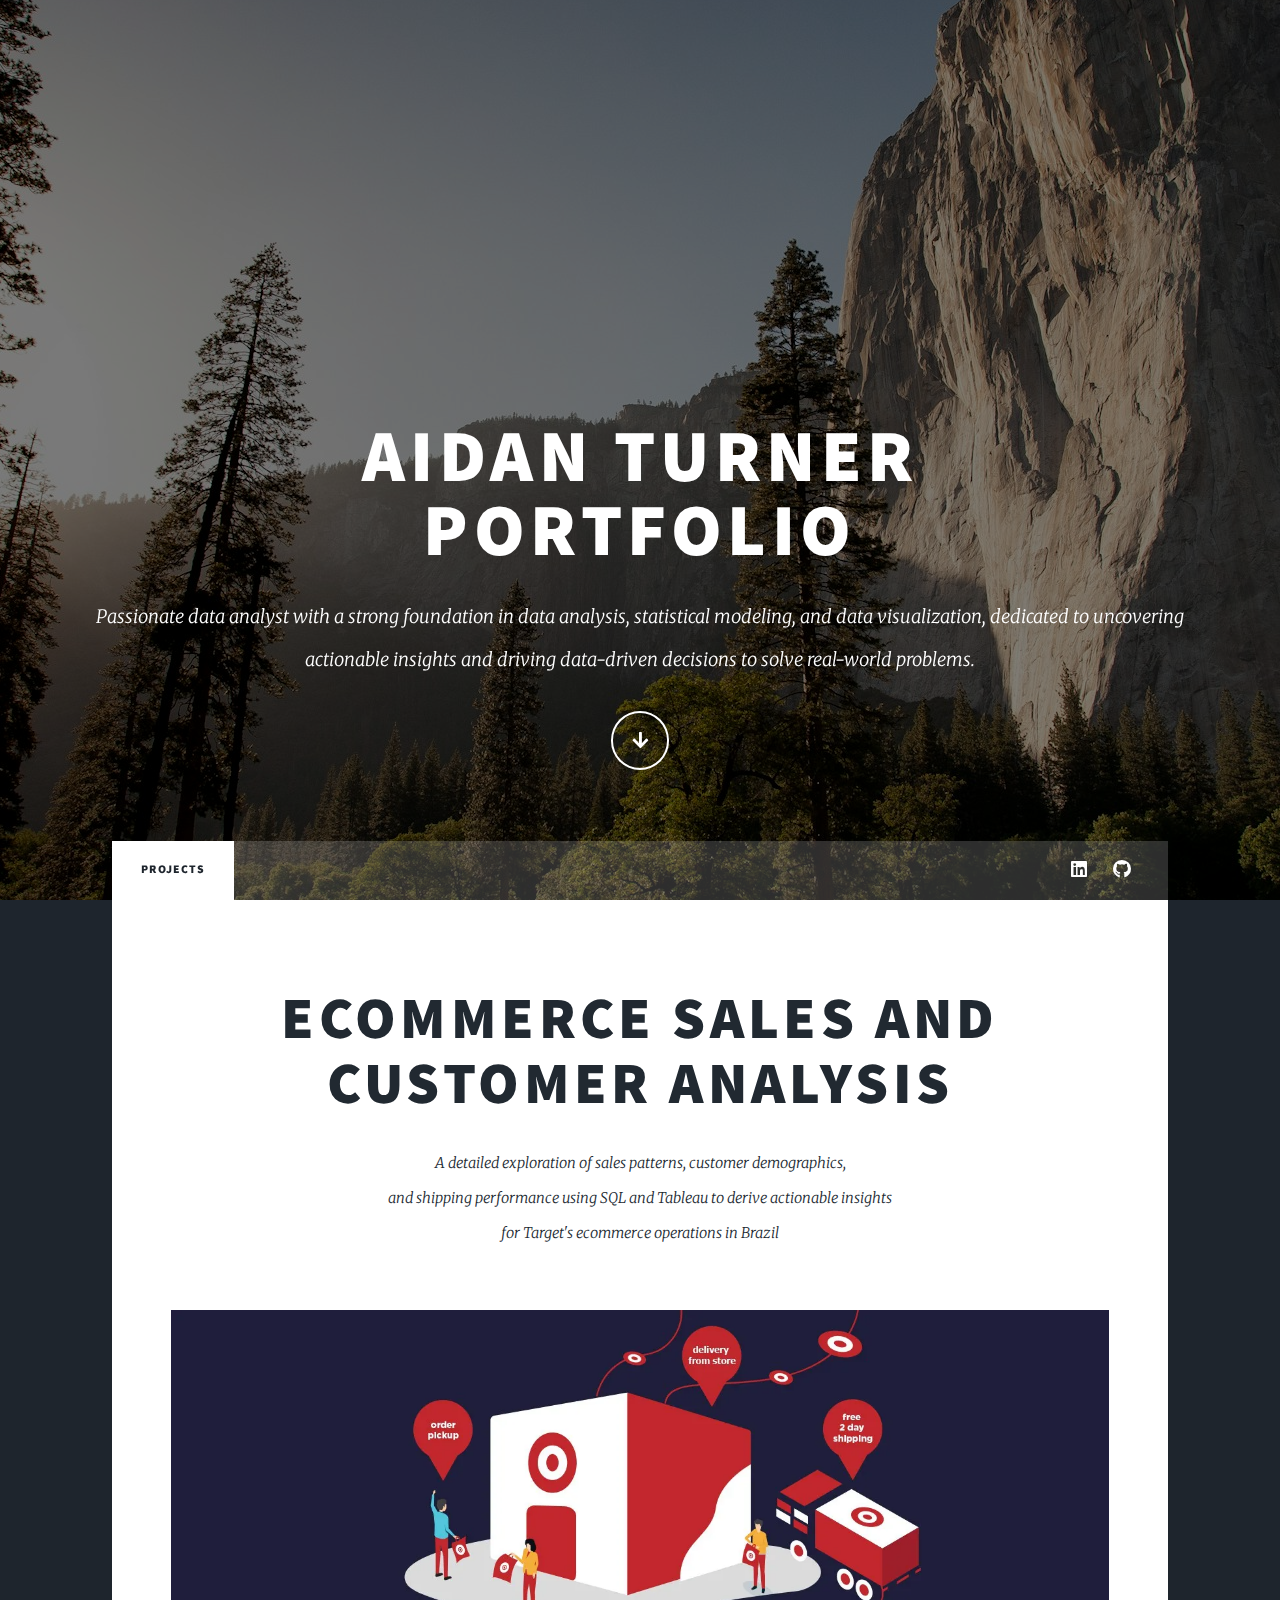
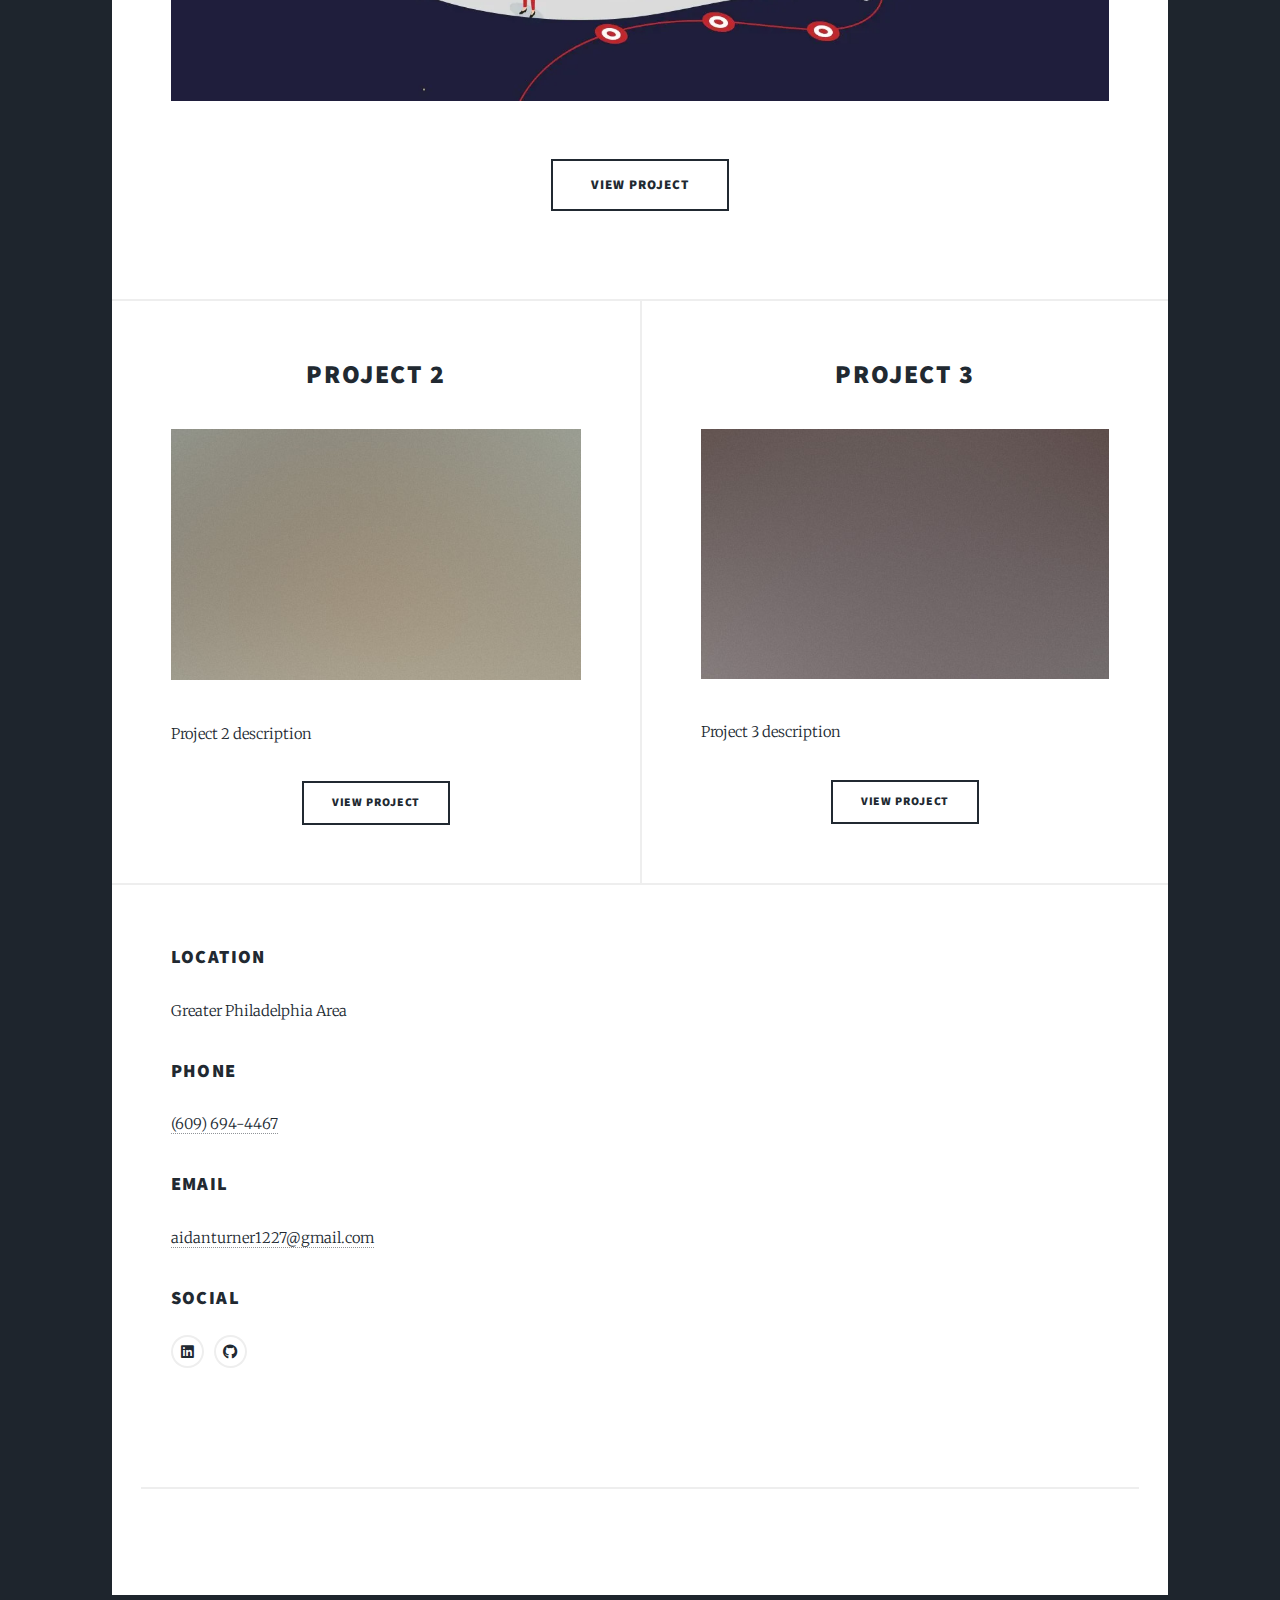
==== commit f4eecb0e: "Ass link to target project" ====
--- a/index.html
+++ b/index.html
@@ -49,15 +49,15 @@
 						<!-- Featured Post -->
 							<article class="post featured">
 								<header class="major">
-									<h2><a href="#">Ecommerce Sales and Customer Analysis<br />
+									<h2><a href="https://github.com/aidan-1227/target_ecommerce_analysis">Ecommerce Sales and Customer Analysis<br />
 									</a></h2>
 									<p>A detailed exploration of sales patterns, customer demographics, <br />
 										and shipping performance using SQL and Tableau to derive actionable insights <br />
 										for Target's ecommerce operations in Brazil</p>
 								</header>
-								<a href="#" class="image main"><img src="images/target-delivery.jpg" alt="" /></a>
+								<a href="https://github.com/aidan-1227/target_ecommerce_analysis" class="image main"><img src="images/target-delivery.jpg" alt="" /></a>
 								<ul class="actions special">
-									<li><a href="#" class="button large">View Project</a></li>
+									<li><a href="https://github.com/aidan-1227/target_ecommerce_analysis" class="button large">View Project</a></li>
 								</ul>
 							</article>
 
--- a/assets/css/main.css
+++ b/assets/css/main.css
@@ -3234,7 +3234,7 @@
 			width: 100%;
 			height: 100%;
 			background-color: rgba(0, 0, 0, 0.5);
-			background-image: url("../../images/el-capitan-webcam.jpg"), linear-gradient(0deg, rgba(0, 0, 0, 0.5), rgba(0, 0, 0, 0.5)), url("../../images/bg.jpg");
+			background-image: url("../../images/adam-kool-ndN00KmbJ1c-unsplash.jpg"), linear-gradient(0deg, rgba(0, 0, 0, 0.5), rgba(0, 0, 0, 0.5)), url("../../images/bg.jpg");
 			background-size: auto,								auto,														100% auto;
 			background-position: center,								center,														top center;
 			background-repeat: repeat,								no-repeat,													no-repeat;
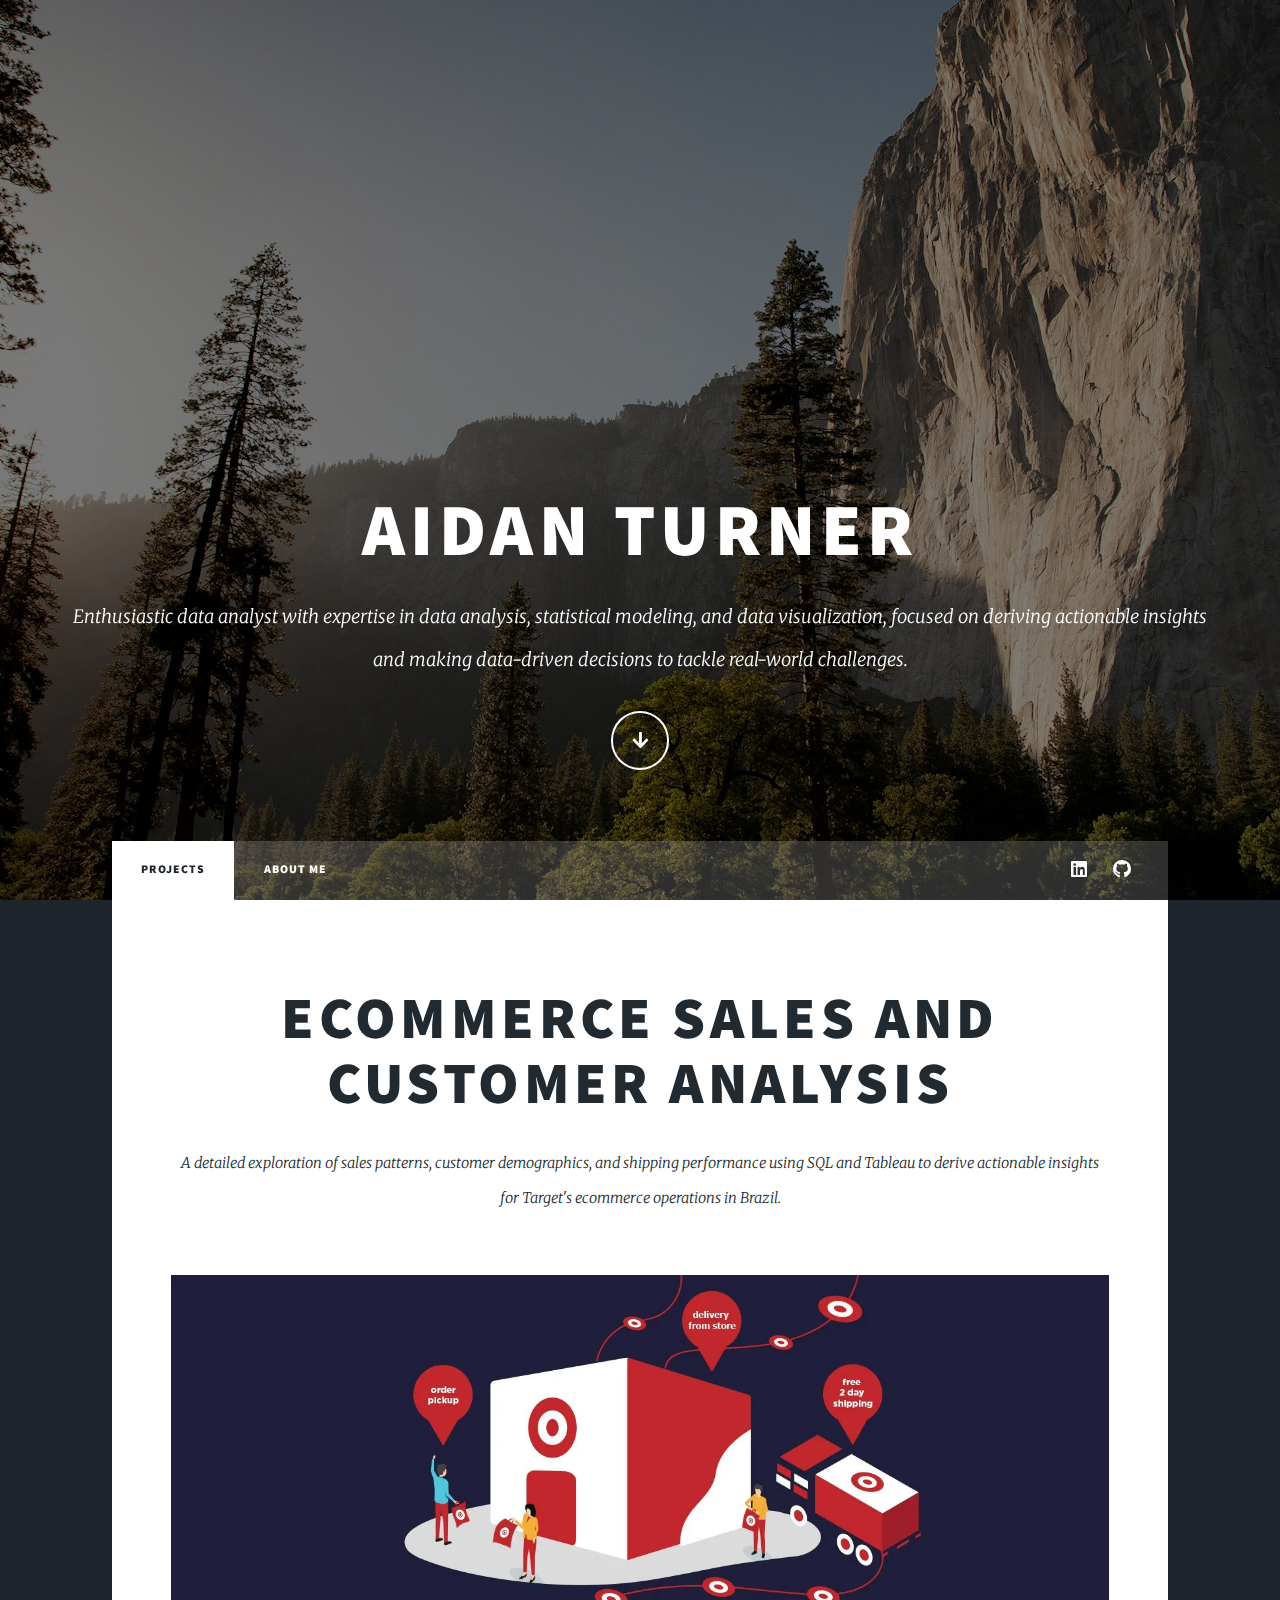
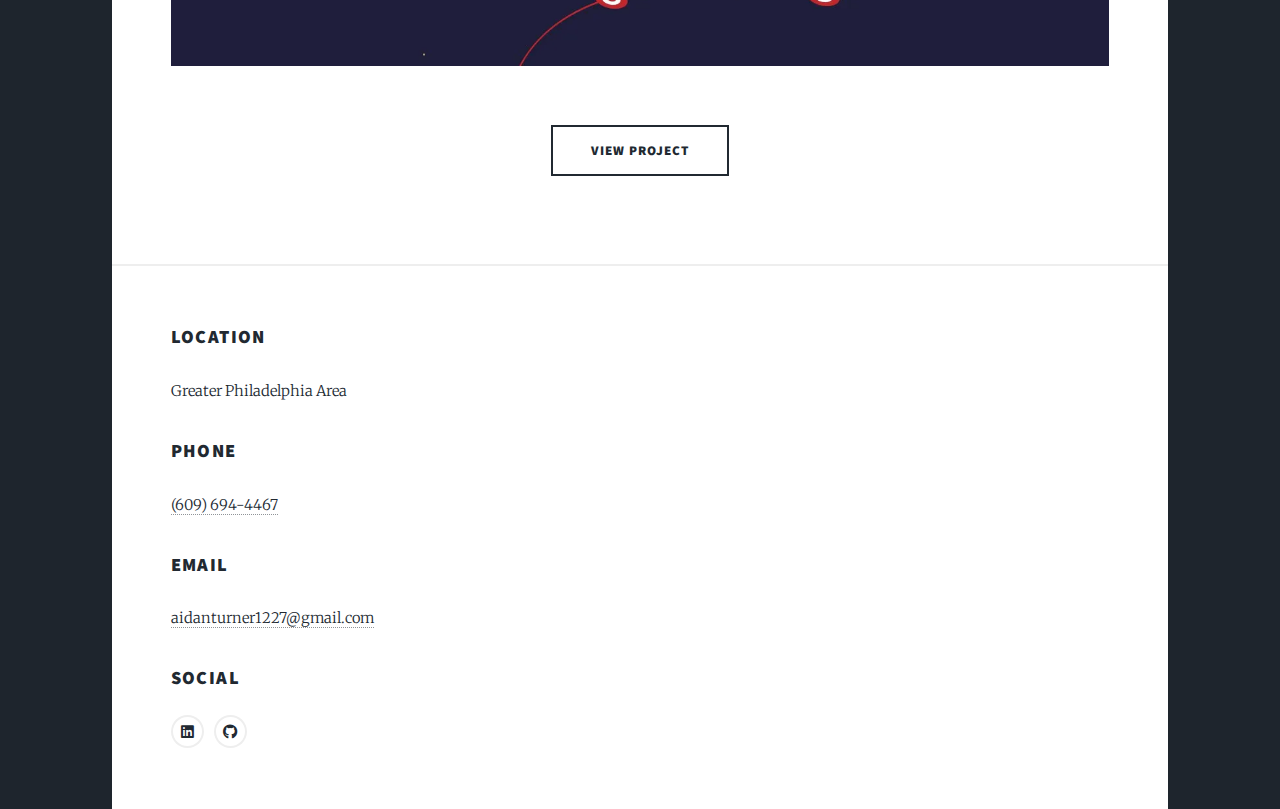
==== commit 600395b2: "Added About Me page" ====
--- a/index.html
+++ b/index.html
@@ -6,7 +6,7 @@
 -->
 <html>
 	<head>
-		<title>Aidan Turner Portfolio</title>
+		<title>Aidan Turner</title>
 		<meta charset="utf-8" />
 		<meta name="viewport" content="width=device-width, initial-scale=1, user-scalable=no" />
 		<link rel="stylesheet" href="assets/css/main.css" />
@@ -19,9 +19,8 @@
 
 				<!-- Intro -->
 					<div id="intro">
-						<h1>Aidan Turner<br />
-						Portfolio</h1>
-						<p>Passionate data analyst with a strong foundation in data analysis, statistical modeling, and data visualization, dedicated to uncovering actionable insights and driving data-driven decisions to solve real-world problems.
+						<h1>Aidan Turner</h1>
+						<p>Enthusiastic data analyst with expertise in data analysis, statistical modeling, and data visualization, focused on deriving actionable insights and making data-driven decisions to tackle real-world challenges.
 						<ul class="actions">
 							<li><a href="#header" class="button icon solid solo fa-arrow-down scrolly">Continue</a></li>
 						</ul>
@@ -36,6 +35,7 @@
 					<nav id="nav">
 						<ul class="links">
 							<li class="active"><a href="index.html">Projects</a></li>
+							<li><a href="generic.html">About Me</a></li>
 						</ul>
 						<ul class="icons">
 							<li><a href="https://www.linkedin.com/in/aidan-turner-947488216/" class="icon brands alt fa-linkedin"><span class="label">LinkedIn</span></a></li>
@@ -51,9 +51,9 @@
 								<header class="major">
 									<h2><a href="https://github.com/aidan-1227/target_ecommerce_analysis">Ecommerce Sales and Customer Analysis<br />
 									</a></h2>
-									<p>A detailed exploration of sales patterns, customer demographics, <br />
-										and shipping performance using SQL and Tableau to derive actionable insights <br />
-										for Target's ecommerce operations in Brazil</p>
+									<p>A detailed exploration of sales patterns, customer demographics,
+										and shipping performance using SQL and Tableau to derive actionable insights
+										for Target's ecommerce operations in Brazil.</p>
 								</header>
 								<a href="https://github.com/aidan-1227/target_ecommerce_analysis" class="image main"><img src="images/target-delivery.jpg" alt="" /></a>
 								<ul class="actions special">
@@ -62,7 +62,7 @@
 							</article>
 
 						<!-- Posts -->
-							<section class="posts">
+							<!-- <section class="posts">
 								<article>
 									<header>
 										<h2><a href="#">Project 2</a></h2>
@@ -83,7 +83,7 @@
 										<li><a href="#" class="button">View Project</a></li>
 									</ul>
 								</article>
-							</section>
+							</section> -->
 
 				<!-- Footer -->
 						<section class="split contact">
@@ -109,11 +109,6 @@
 						</section>
 					</footer>
 
-				<!-- Copyright -->
-					<div id="copyright">
-						<ul><li>&copy; Untitled</li><li>Design: <a href="https://html5up.net">HTML5 UP</a></li></ul>
-					</div>
-
 			</div>
 
 		<!-- Scripts -->
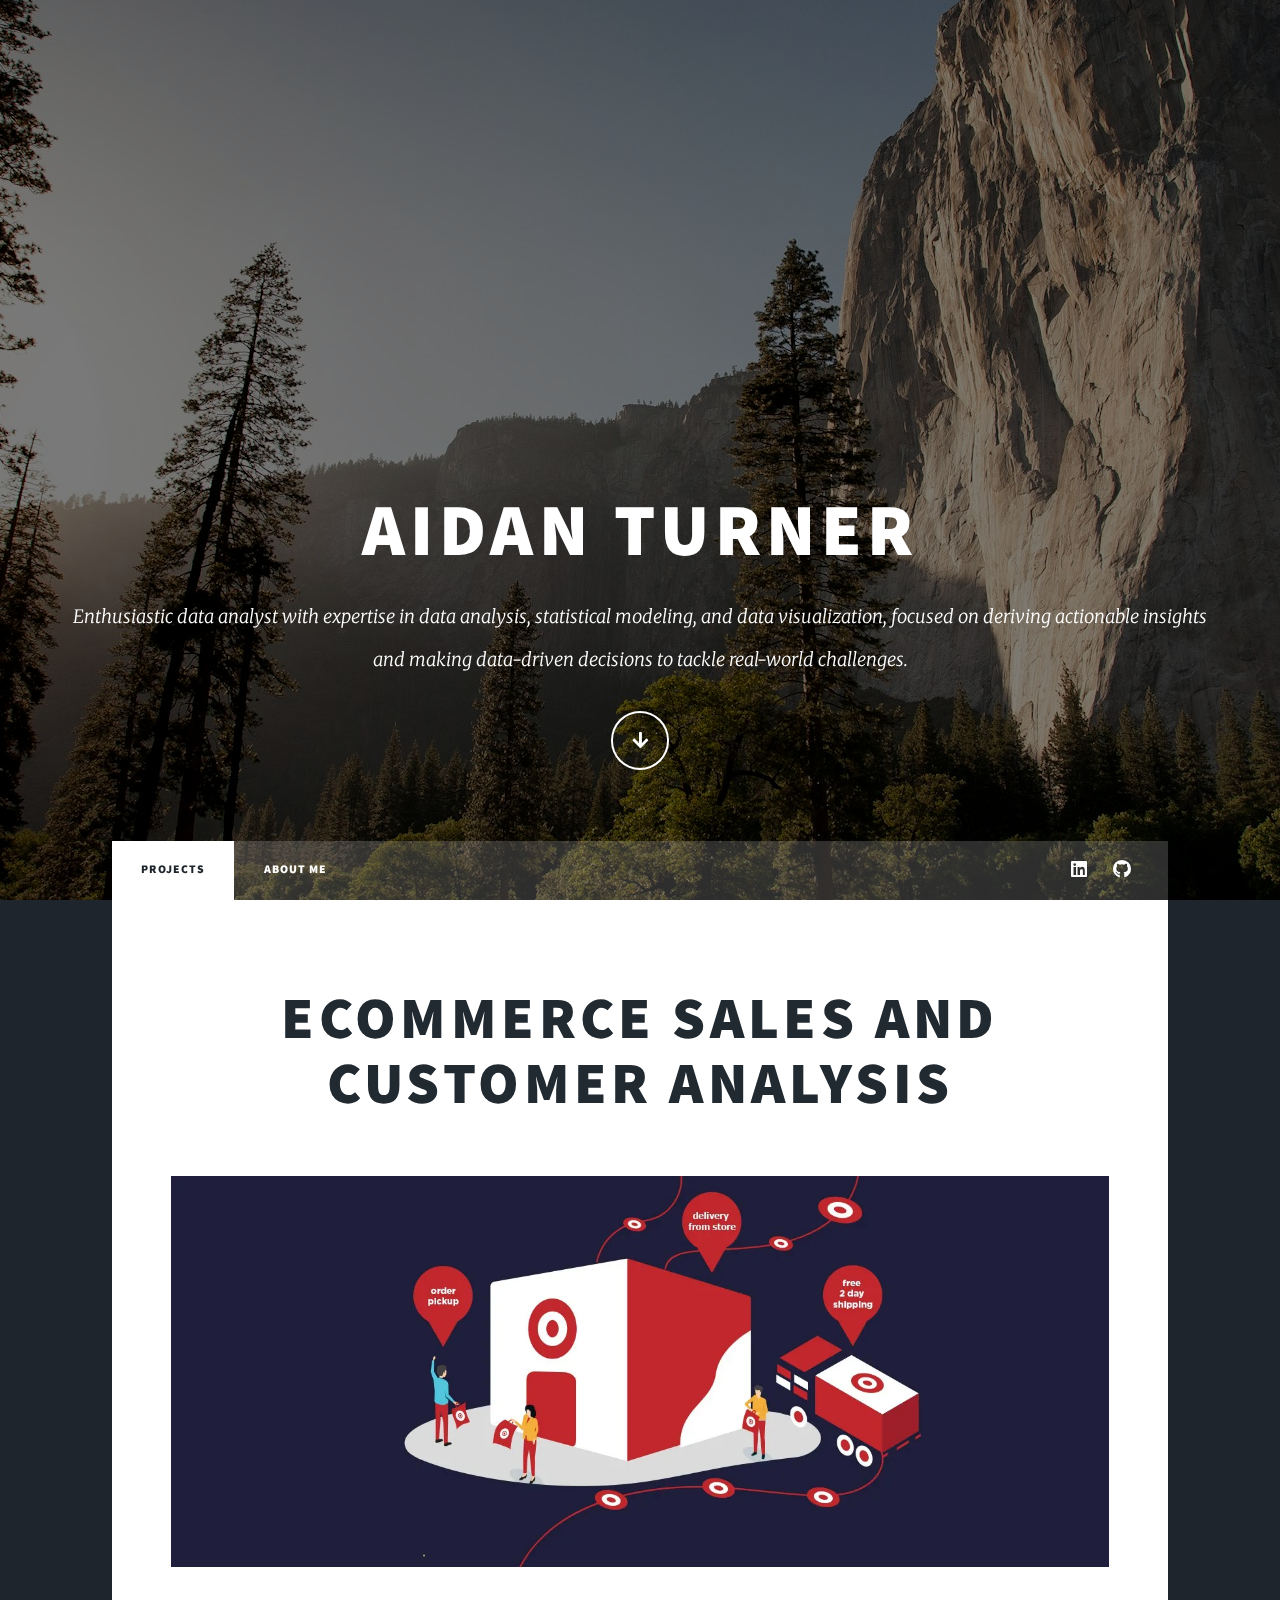
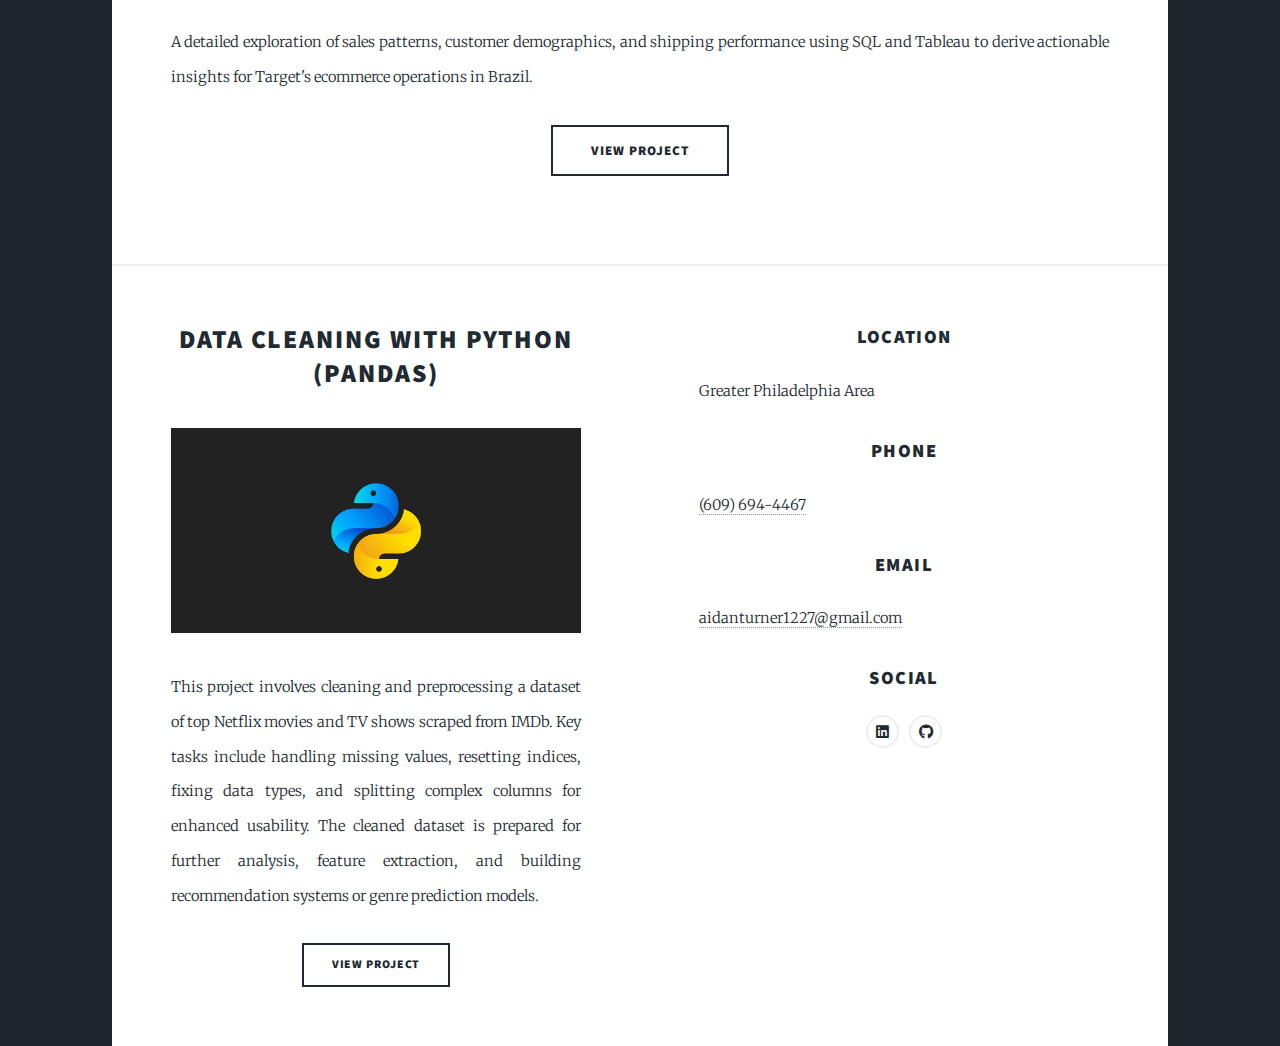
==== commit 4396394c: "Added data cleaning with pandas project" ====
--- a/index.html
+++ b/index.html
@@ -51,28 +51,31 @@
 								<header class="major">
 									<h2><a href="https://github.com/aidan-1227/target_ecommerce_analysis">Ecommerce Sales and Customer Analysis<br />
 									</a></h2>
-									<p>A detailed exploration of sales patterns, customer demographics,
-										and shipping performance using SQL and Tableau to derive actionable insights
-										for Target's ecommerce operations in Brazil.</p>
 								</header>
 								<a href="https://github.com/aidan-1227/target_ecommerce_analysis" class="image main"><img src="images/target-delivery.jpg" alt="" /></a>
+								<p>A detailed exploration of sales patterns, customer demographics,
+									and shipping performance using SQL and Tableau to derive actionable insights
+									for Target's ecommerce operations in Brazil.</p>
 								<ul class="actions special">
 									<li><a href="https://github.com/aidan-1227/target_ecommerce_analysis" class="button large">View Project</a></li>
 								</ul>
 							</article>
 
 						<!-- Posts -->
-							<!-- <section class="posts">
+							<section class="posts">
 								<article>
 									<header>
-										<h2><a href="#">Project 2</a></h2>
+										<h2><a href="https://github.com/aidan-1227/data_cleaning_pandas/tree/main">Data Cleaning with Python (Pandas)</a></h2>
 									</header>
-									<a href="#" class="image fit"><img src="images/pic02.jpg" alt="" /></a>
-									<p>Project 2 description</p>
+									<a href="https://github.com/aidan-1227/data_cleaning_pandas/tree/main" class="image fit"><img src="images/python_logo.png" alt="" /></a>
+									<p>This project involves cleaning and preprocessing a dataset of top Netflix movies and TV shows scraped from IMDb. Key tasks include handling missing values, 
+									resetting indices, fixing data types, and splitting complex columns for enhanced usability. The cleaned dataset is prepared for further analysis, feature
+									 extraction, and building recommendation systems or genre prediction models.</p>
 									<ul class="actions special">
-										<li><a href="#" class="button">View Project</a></li>
+										<li><a href="https://github.com/aidan-1227/data_cleaning_pandas/tree/main" class="button">View Project</a></li>
 									</ul>
 								</article>
+								<!-- 
 								<article>
 									<header>
 										<h2><a href="#">Project 3</h2>
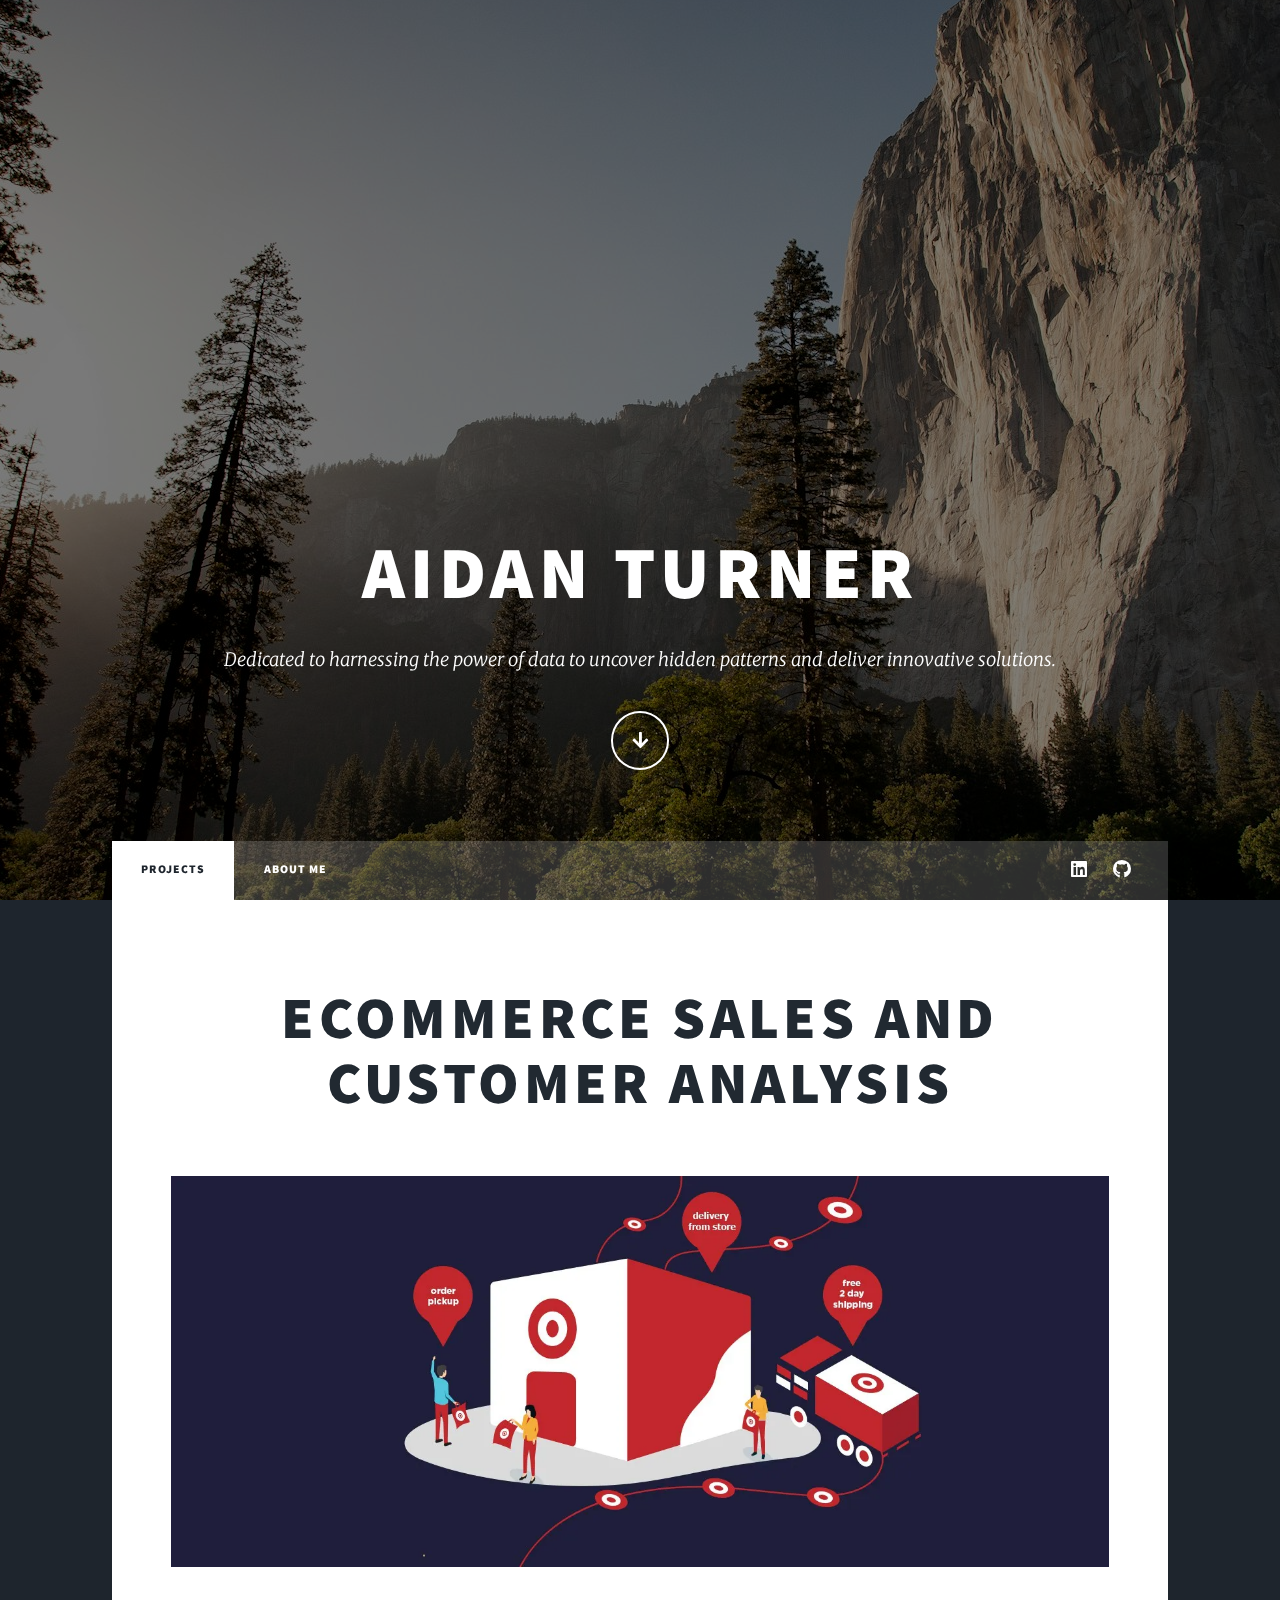
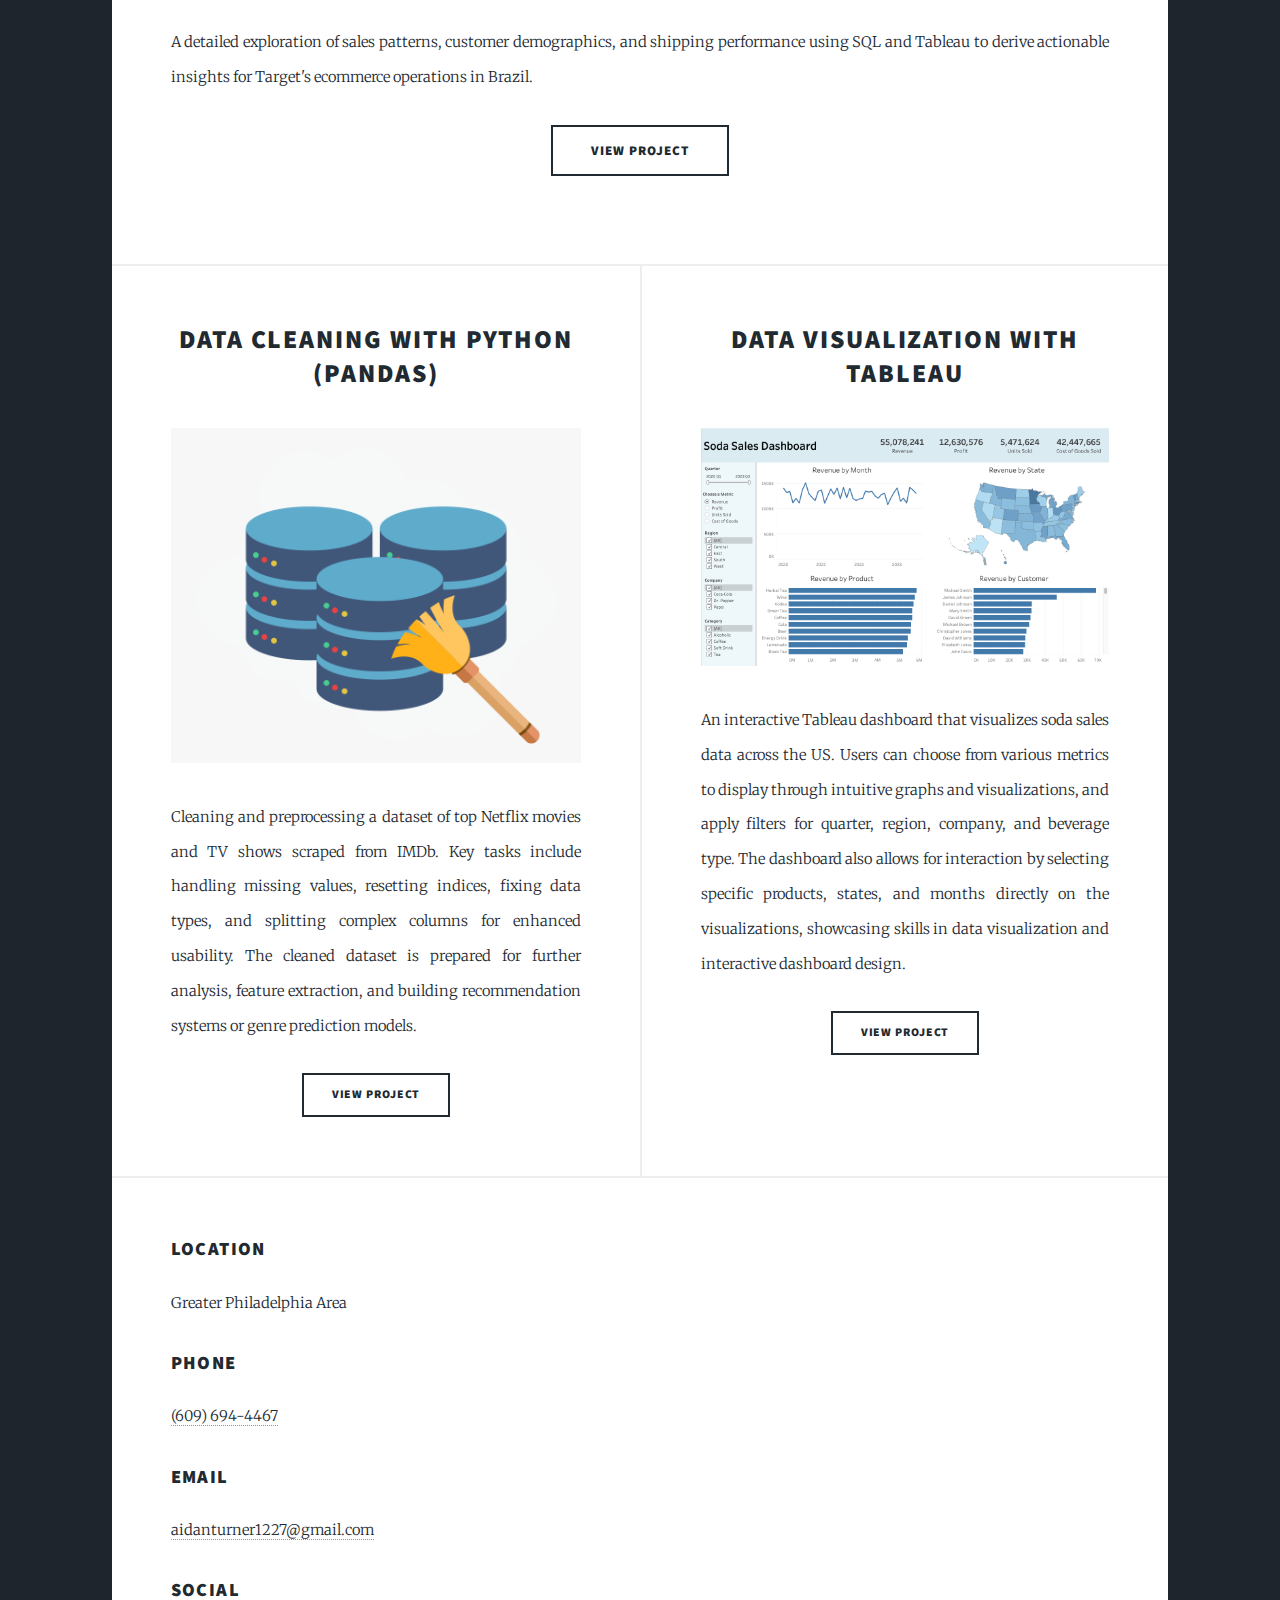
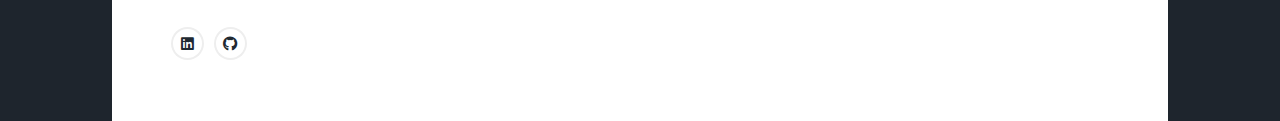
==== commit f6bca5e9: "Added data visualization project" ====
--- a/index.html
+++ b/index.html
@@ -20,7 +20,7 @@
 				<!-- Intro -->
 					<div id="intro">
 						<h1>Aidan Turner</h1>
-						<p>Enthusiastic data analyst with expertise in data analysis, statistical modeling, and data visualization, focused on deriving actionable insights and making data-driven decisions to tackle real-world challenges.
+						<p>Dedicated to harnessing the power of data to uncover hidden patterns and deliver innovative solutions.
 						<ul class="actions">
 							<li><a href="#header" class="button icon solid solo fa-arrow-down scrolly">Continue</a></li>
 						</ul>
@@ -67,26 +67,29 @@
 									<header>
 										<h2><a href="https://github.com/aidan-1227/data_cleaning_pandas/tree/main">Data Cleaning with Python (Pandas)</a></h2>
 									</header>
-									<a href="https://github.com/aidan-1227/data_cleaning_pandas/tree/main" class="image fit"><img src="images/python_logo.png" alt="" /></a>
-									<p>This project involves cleaning and preprocessing a dataset of top Netflix movies and TV shows scraped from IMDb. Key tasks include handling missing values, 
+									<a href="https://github.com/aidan-1227/data_cleaning_pandas/tree/main" class="image fit"><img src="images/data-cleansing2.png" alt="" /></a>
+									<p>Cleaning and preprocessing a dataset of top Netflix movies and TV shows scraped from IMDb. Key tasks include handling missing values, 
 									resetting indices, fixing data types, and splitting complex columns for enhanced usability. The cleaned dataset is prepared for further analysis, feature
 									 extraction, and building recommendation systems or genre prediction models.</p>
 									<ul class="actions special">
 										<li><a href="https://github.com/aidan-1227/data_cleaning_pandas/tree/main" class="button">View Project</a></li>
 									</ul>
 								</article>
-								<!-- 
+								
 								<article>
 									<header>
-										<h2><a href="#">Project 3</h2>
+										<h2><a href="https://public.tableau.com/views/SodaSalesDashboard_17202054409030/SodaSalesDashboard?:language=en-US&:sid=&:redirect=auth&:display_count=n&:origin=viz_share_link">Data Visualization with Tableau</h2>
 									</header>
-									<a href="#" class="image fit"><img src="images/pic03.jpg" alt="" /></a>
-									<p>Project 3 description</p>
+									<a href="https://public.tableau.com/views/SodaSalesDashboard_17202054409030/SodaSalesDashboard?:language=en-US&:sid=&:redirect=auth&:display_count=n&:origin=viz_share_link" class="image fit"><img src="images/Screen Shot 2024-07-05 at 3.02.14 PM.png" alt="" /></a>
+									<p>An interactive Tableau dashboard that visualizes soda sales data across the US. Users can choose from various metrics to display through 
+										intuitive graphs and visualizations, and apply filters for quarter, region, company, and beverage type. The dashboard also allows for interaction 
+										by selecting specific products, states, and months directly on the visualizations, showcasing skills in data visualization and interactive 
+										dashboard design.</p>
 									<ul class="actions special">
-										<li><a href="#" class="button">View Project</a></li>
+										<li><a href="https://public.tableau.com/views/SodaSalesDashboard_17202054409030/SodaSalesDashboard?:language=en-US&:sid=&:redirect=auth&:display_count=n&:origin=viz_share_link" class="button">View Project</a></li>
 									</ul>
 								</article>
-							</section> -->
+							</section>
 
 				<!-- Footer -->
 						<section class="split contact">
